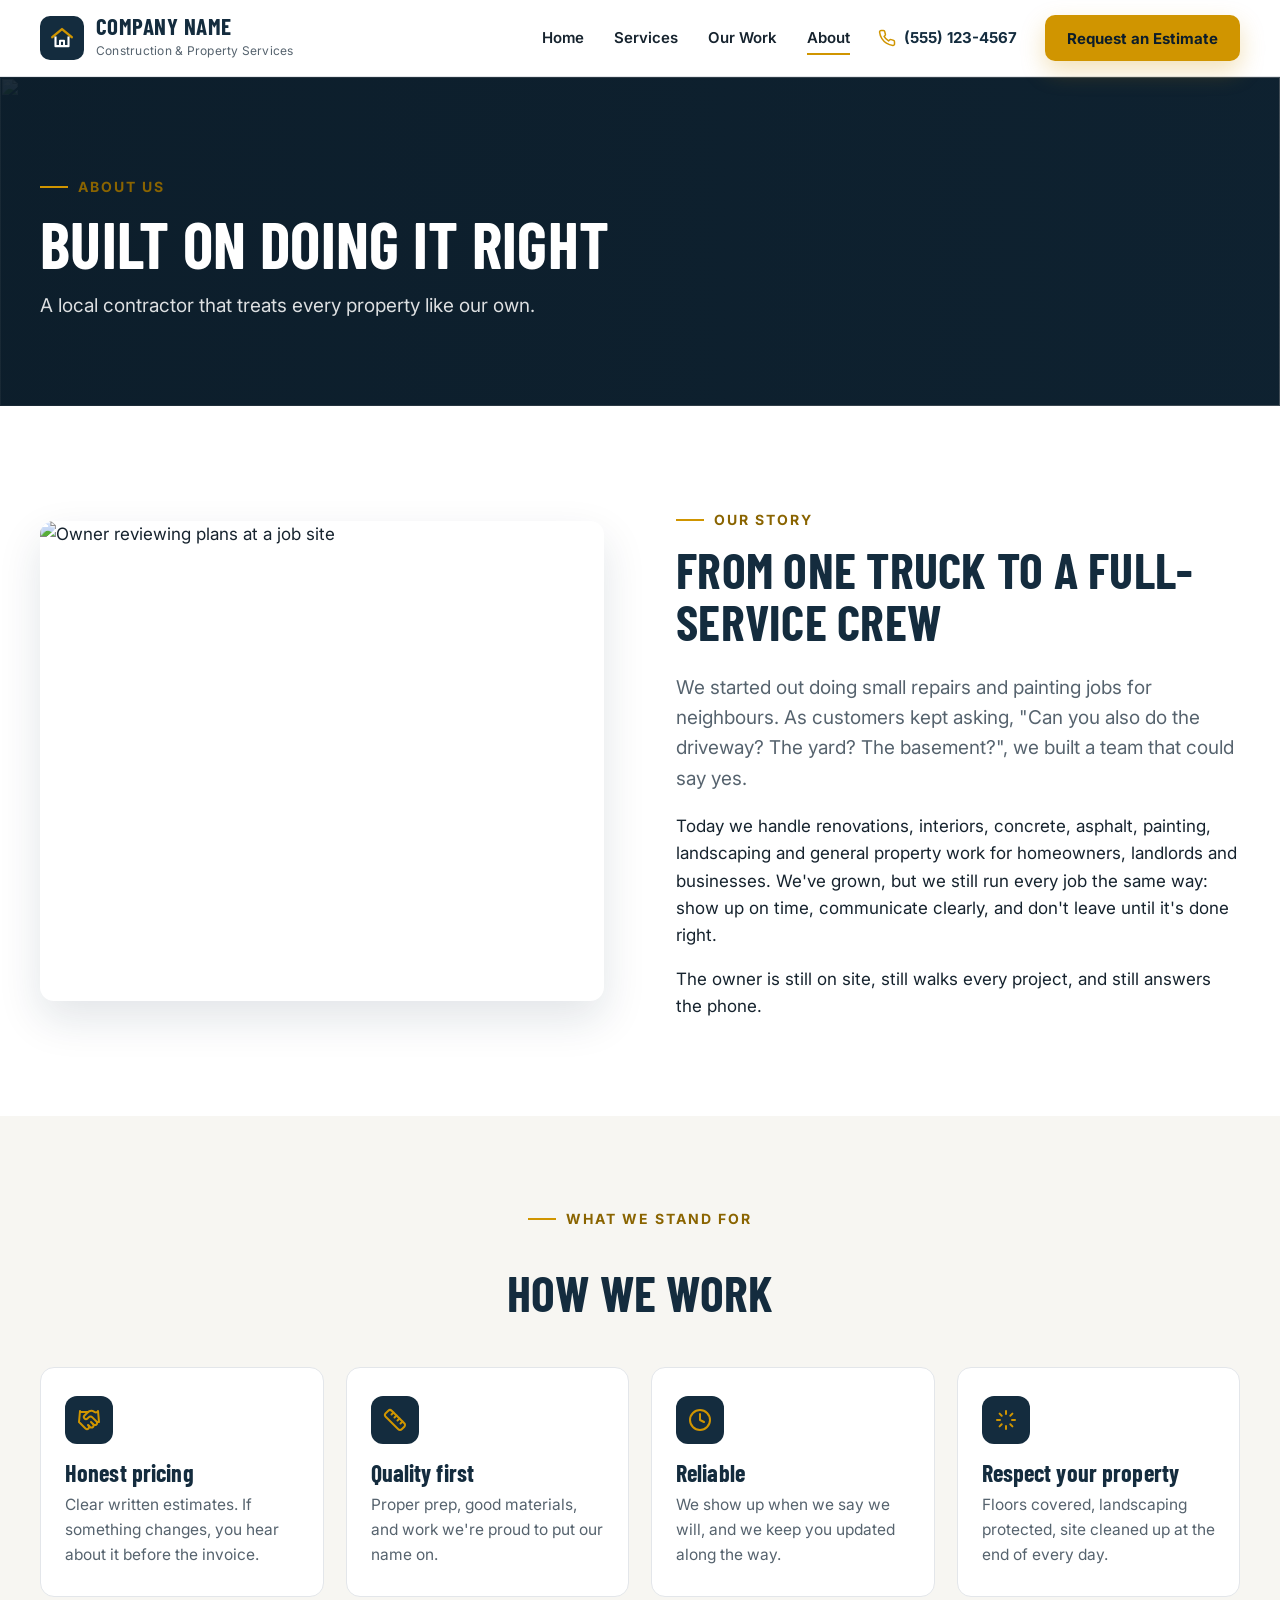
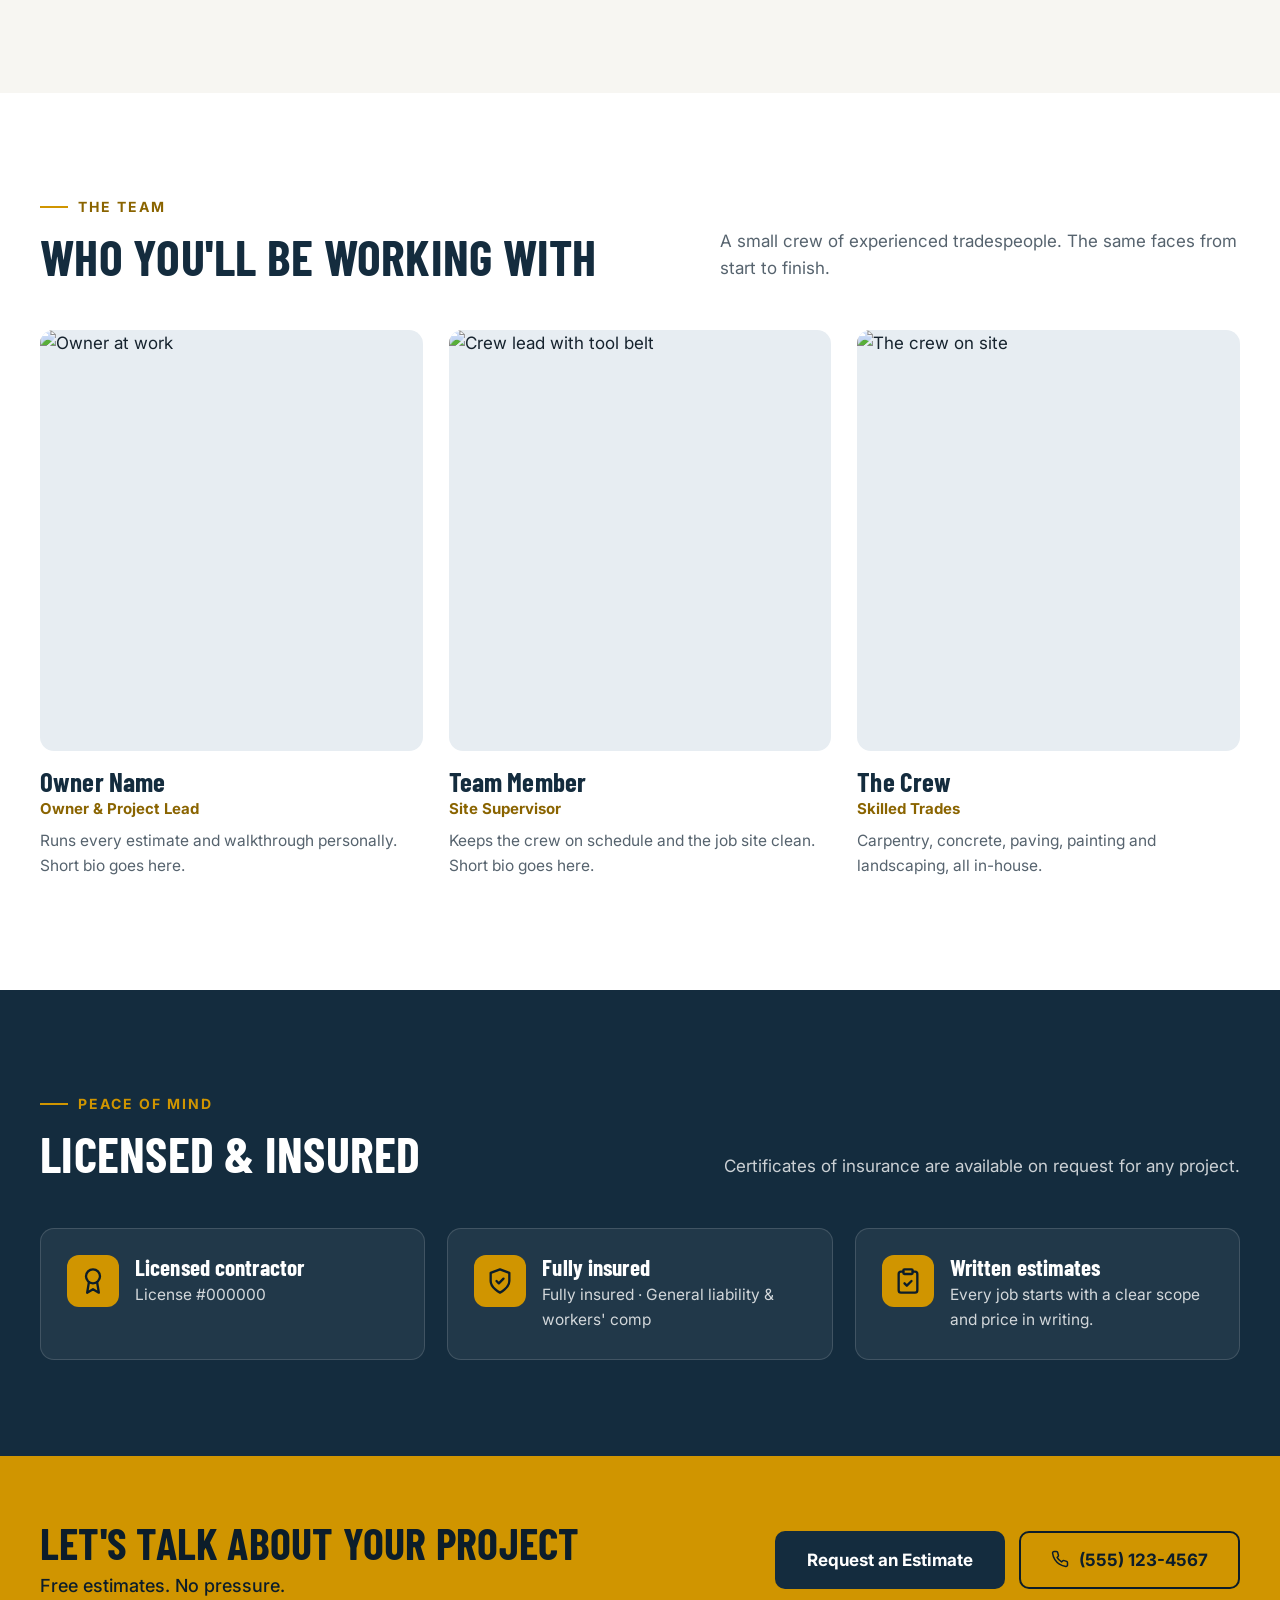
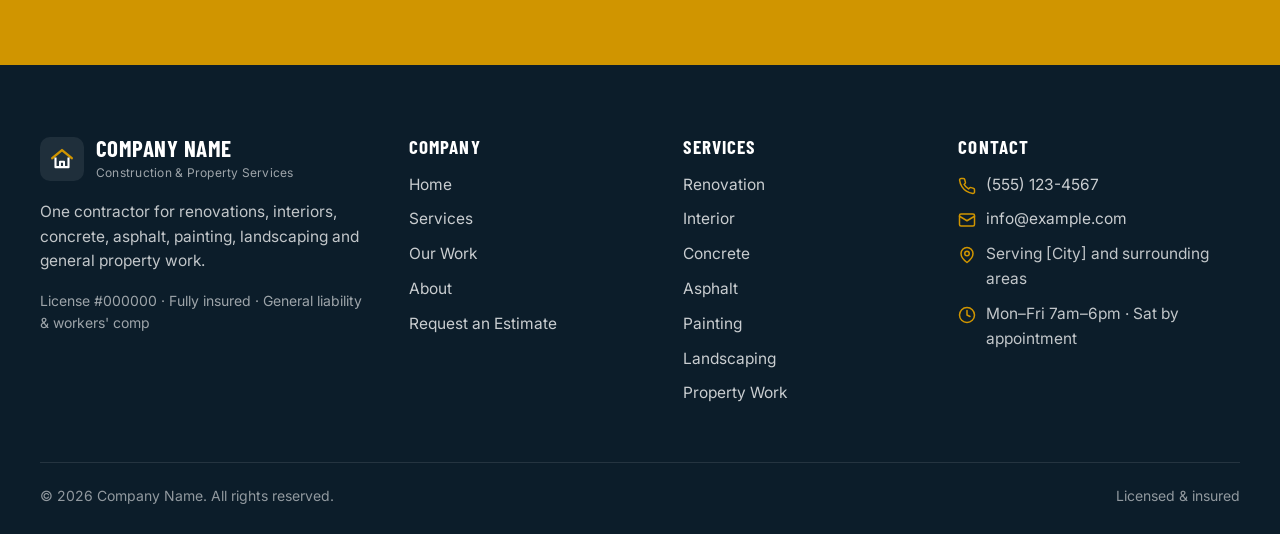
==== about.html @ 64ef553d "first commit" ====
<!doctype html>
<html lang="en">
<head>
  <meta charset="utf-8">
  <meta name="viewport" content="width=device-width, initial-scale=1">
  <title>About Us | Company Name</title>
  <meta name="description" content="Our story, our team and what we stand for. Licensed and insured general contractor.">
  <meta name="theme-color" content="#142c3e">
  <link rel="icon" href="favicon.svg" type="image/svg+xml">
  <link rel="preconnect" href="https://fonts.googleapis.com">
  <link rel="preconnect" href="https://fonts.gstatic.com" crossorigin>
  <link href="https://fonts.googleapis.com/css2?family=Barlow+Condensed:wght@600;700&family=Inter:wght@400;500;600;700&display=swap" rel="stylesheet">
  <link rel="stylesheet" href="assets/css/styles.css">
</head>
<body data-page="about">
  <a class="skip-link" href="#main">Skip to content</a>
  <header id="site-header"></header>

  <main id="main">
    <section class="page-hero has-image">
      <div class="hero-media"><img src="https://images.unsplash.com/photo-1595844730298-b960ff98fee0?auto=format&fit=crop&w=2000&q=70" alt="" style="width:100%;height:100%;object-fit:cover"></div>
      <div class="container">
        <span class="eyebrow">About Us</span>
        <h1>Built on doing it right</h1>
        <p>A local contractor that treats every property like our own.</p>
      </div>
    </section>

    <!-- STORY -->
    <!-- TODO: replace with the owner's real story -->
    <section class="section">
      <div class="container split">
        <div class="split-media reveal">
          <!-- TODO: owner photo -->
          <img src="https://images.unsplash.com/photo-1503387762-592deb58ef4e?auto=format&fit=crop&w=1200&q=75" alt="Owner reviewing plans at a job site" loading="lazy">
        </div>
        <div class="reveal">
          <span class="eyebrow">Our story</span>
          <h2>From one truck to a full-service crew</h2>
          <p class="lead">We started out doing small repairs and painting jobs for neighbours. As customers kept asking, "Can you also do the driveway? The yard? The basement?", we built a team that could say yes.</p>
          <p>Today we handle renovations, interiors, concrete, asphalt, painting, landscaping and general property work for homeowners, landlords and businesses. We've grown, but we still run every job the same way: show up on time, communicate clearly, and don't leave until it's done right.</p>
          <p style="margin:0">The owner is still on site, still walks every project, and still answers the phone.</p>
        </div>
      </div>
    </section>

    <!-- VALUES -->
    <section class="section bg-paper">
      <div class="container">
        <div class="section-head center">
          <span class="eyebrow">What we stand for</span>
          <h2>How we work</h2>
        </div>
        <div class="values">
          <div class="value reveal">
            <span class="service-icon" data-icon="handshake"></span>
            <h3>Honest pricing</h3>
            <p>Clear written estimates. If something changes, you hear about it before the invoice.</p>
          </div>
          <div class="value reveal">
            <span class="service-icon" data-icon="ruler"></span>
            <h3>Quality first</h3>
            <p>Proper prep, good materials, and work we're proud to put our name on.</p>
          </div>
          <div class="value reveal">
            <span class="service-icon" data-icon="clock"></span>
            <h3>Reliable</h3>
            <p>We show up when we say we will, and we keep you updated along the way.</p>
          </div>
          <div class="value reveal">
            <span class="service-icon" data-icon="sparkle"></span>
            <h3>Respect your property</h3>
            <p>Floors covered, landscaping protected, site cleaned up at the end of every day.</p>
          </div>
        </div>
      </div>
    </section>

    <!-- TEAM -->
    <!-- TODO: replace with real team photos, names and roles. Remove cards you don't need. -->
    <section class="section">
      <div class="container">
        <div class="section-head">
          <div>
            <span class="eyebrow">The team</span>
            <h2>Who you'll be working with</h2>
          </div>
          <p>A small crew of experienced tradespeople. The same faces from start to finish.</p>
        </div>
        <div class="team-grid">
          <div class="team-card reveal">
            <img src="https://images.unsplash.com/photo-1589939705384-5185137a7f0f?auto=format&fit=crop&w=800&q=75" alt="Owner at work" loading="lazy">
            <h3>Owner Name</h3>
            <div class="role">Owner &amp; Project Lead</div>
            <p>Runs every estimate and walkthrough personally. Short bio goes here.</p>
          </div>
          <div class="team-card reveal">
            <img src="https://images.unsplash.com/photo-1595844730298-b960ff98fee0?auto=format&fit=crop&w=800&q=75" alt="Crew lead with tool belt" loading="lazy">
            <h3>Team Member</h3>
            <div class="role">Site Supervisor</div>
            <p>Keeps the crew on schedule and the job site clean. Short bio goes here.</p>
          </div>
          <div class="team-card reveal">
            <img src="https://images.unsplash.com/photo-1541888946425-d81bb19240f5?auto=format&fit=crop&w=800&q=75" alt="The crew on site" loading="lazy">
            <h3>The Crew</h3>
            <div class="role">Skilled Trades</div>
            <p>Carpentry, concrete, paving, painting and landscaping, all in-house.</p>
          </div>
        </div>
      </div>
    </section>

    <!-- LICENSING & INSURANCE -->
    <section class="section bg-navy">
      <div class="container">
        <div class="section-head">
          <div>
            <span class="eyebrow">Peace of mind</span>
            <h2>Licensed &amp; insured</h2>
          </div>
          <p style="color:rgba(255,255,255,.78)">Certificates of insurance are available on request for any project.</p>
        </div>
        <div class="creds">
          <div class="cred reveal">
            <span class="service-icon" data-icon="badge"></span>
            <div>
              <h3>Licensed contractor</h3>
              <p data-site="license"></p>
            </div>
          </div>
          <div class="cred reveal">
            <span class="service-icon" data-icon="shield"></span>
            <div>
              <h3>Fully insured</h3>
              <p data-site="insured"></p>
            </div>
          </div>
          <div class="cred reveal">
            <span class="service-icon" data-icon="clipboard"></span>
            <div>
              <h3>Written estimates</h3>
              <p>Every job starts with a clear scope and price in writing.</p>
            </div>
          </div>
        </div>
      </div>
    </section>

    <section class="cta-band">
      <div class="container cta-inner">
        <div>
          <h2>Let's talk about your project</h2>
          <p>Free estimates. No pressure.</p>
        </div>
        <div class="cta-actions">
          <a class="btn btn-navy btn-lg" href="estimate.html">Request an Estimate</a>
          <a class="btn btn-outline btn-lg" data-site-href="phone" href="#"><span data-icon="phone"></span> <span data-site="phone"></span></a>
        </div>
      </div>
    </section>
  </main>

  <footer id="site-footer"></footer>

  <script src="assets/js/site-config.js"></script>
  <script src="assets/js/projects.js"></script>
  <script src="assets/js/main.js"></script>
</body>
</html>
---- assets/css/styles.css ----
/* ==========================================================================
   Brand tokens
   ========================================================================== */
:root {
  --navy: #142c3e;
  --navy-900: #0c1d2a;
  --navy-700: #1f3d54;
  --navy-100: #e7edf2;
  --gold: #d09500;
  --gold-600: #b37f00;
  --gold-text: #8a6400;      /* accent text on white — passes AA */
  --gold-100: #fbf3df;
  --white: #ffffff;
  --paper: #f7f6f2;          /* warm off-white section background */
  --ink: #16232e;
  --muted: #56636e;
  --line: #e3e6ea;
  --radius: 14px;
  --radius-sm: 10px;
  --shadow: 0 18px 44px rgba(20, 44, 62, .12);
  --shadow-sm: 0 6px 18px rgba(20, 44, 62, .08);
  --container: 1200px;
  --header-h: 76px;
  --font-body: "Inter", system-ui, -apple-system, "Segoe UI", Roboto, Arial, sans-serif;
  --font-head: "Barlow Condensed", "Inter", system-ui, sans-serif;
}

/* ==========================================================================
   Base
   ========================================================================== */
*, *::before, *::after { box-sizing: border-box; }

html { scroll-behavior: smooth; -webkit-text-size-adjust: 100%; overflow-x: clip; }

body {
  margin: 0;
  font-family: var(--font-body);
  font-size: 17px;
  line-height: 1.6;
  color: var(--ink);
  background: var(--white);
  -webkit-font-smoothing: antialiased;
}

img, video { max-width: 100%; display: block; }

a { color: var(--navy); }

h1, h2, h3, h4 {
  font-family: var(--font-head);
  font-weight: 700;
  line-height: 1.05;
  letter-spacing: .005em;
  color: var(--navy);
  margin: 0 0 .5em;
}

h1 { font-size: clamp(42px, 6.4vw, 76px); text-transform: uppercase; }
h2 { font-size: clamp(32px, 4.2vw, 50px); text-transform: uppercase; }
h3 { font-size: clamp(22px, 2.2vw, 27px); }

p { margin: 0 0 1em; }

:focus-visible { outline: 3px solid var(--gold); outline-offset: 3px; border-radius: 4px; }

.container { width: min(var(--container), 100% - 40px); margin-inline: auto; }

.skip-link {
  position: absolute; left: 12px; top: -60px; z-index: 200;
  background: var(--gold); color: var(--navy-900); padding: 10px 16px;
  border-radius: 8px; font-weight: 700; text-decoration: none;
}
.skip-link:focus { top: 12px; }

.sr-only {
  position: absolute; width: 1px; height: 1px; padding: 0; margin: -1px;
  overflow: hidden; clip: rect(0 0 0 0); white-space: nowrap; border: 0;
}

/* ==========================================================================
   Buttons
   ========================================================================== */
.btn {
  display: inline-flex; align-items: center; justify-content: center; gap: 10px;
  min-height: 50px; padding: 0 24px;
  border: 2px solid transparent; border-radius: var(--radius-sm);
  font: 700 16px/1 var(--font-body); text-decoration: none; cursor: pointer;
  transition: background .18s, color .18s, border-color .18s, transform .18s, box-shadow .18s;
  white-space: nowrap;
}
.btn svg { width: 18px; height: 18px; flex: none; }
.btn:hover { transform: translateY(-1px); }

.btn-gold { background: var(--gold); color: var(--navy-900); box-shadow: 0 10px 24px rgba(208, 149, 0, .28); }
.btn-gold:hover { background: #e0a206; }

.btn-navy { background: var(--navy); color: var(--white); }
.btn-navy:hover { background: var(--navy-700); }

.btn-outline-light { border-color: rgba(255,255,255,.7); color: var(--white); }
.btn-outline-light:hover { background: var(--white); color: var(--navy); border-color: var(--white); }

.btn-outline { border-color: var(--navy); color: var(--navy); }
.btn-outline:hover { background: var(--navy); color: var(--white); }

.btn-lg { min-height: 58px; padding: 0 30px; font-size: 17px; }
.btn-block { width: 100%; }

.link-arrow {
  display: inline-flex; align-items: center; gap: 8px;
  font-weight: 700; color: var(--navy); text-decoration: none;
}
.link-arrow svg { width: 18px; height: 18px; transition: transform .18s; color: var(--gold); }
.link-arrow:hover svg { transform: translateX(4px); }

/* ==========================================================================
   Header
   ========================================================================== */
.site-header {
  position: sticky; top: 0; z-index: 100;
  background: rgba(255,255,255,.97);
  backdrop-filter: saturate(1.4) blur(8px);
  border-bottom: 1px solid var(--line);
}
.header-inner { height: var(--header-h); display: flex; align-items: center; gap: 28px; }

.brand { display: flex; align-items: center; gap: 12px; text-decoration: none; color: var(--navy); margin-right: auto; }
.brand-mark {
  width: 44px; height: 44px; border-radius: 10px; background: var(--navy);
  display: grid; place-items: center; flex: none;
}
.brand-mark svg { width: 26px; height: 26px; }
.brand-name { display: block; font: 700 23px/1 var(--font-head); text-transform: uppercase; letter-spacing: .02em; }
.brand-tag { display: block; font-size: 12px; color: var(--muted); margin-top: 3px; letter-spacing: .02em; }

.main-nav ul { list-style: none; margin: 0; padding: 0; display: flex; gap: 30px; }
.main-nav a {
  text-decoration: none; color: var(--ink); font-weight: 600; font-size: 15px;
  padding: 8px 0; position: relative;
}
.main-nav a::after {
  content: ""; position: absolute; left: 0; right: 0; bottom: 0; height: 2px;
  background: var(--gold); transform: scaleX(0); transition: transform .2s; transform-origin: left;
}
.main-nav a:hover::after, .main-nav a[aria-current="page"]::after { transform: scaleX(1); }

.header-phone {
  display: flex; align-items: center; gap: 8px; text-decoration: none;
  font-weight: 700; color: var(--navy); font-size: 15px;
}
.header-phone svg { width: 18px; height: 18px; color: var(--gold); }
.header-cta { min-height: 46px; padding: 0 20px; font-size: 15px; }

.menu-toggle {
  display: none; width: 46px; height: 46px; border: 1px solid var(--line); border-radius: 10px;
  background: var(--white); cursor: pointer; place-items: center; color: var(--navy);
}
.menu-toggle svg { width: 24px; height: 24px; }
.menu-toggle .icon-close { display: none; }
.menu-open .menu-toggle .icon-open { display: none; }
.menu-open .menu-toggle .icon-close { display: block; }

.mobile-menu { display: none; }

/* ==========================================================================
   Hero (home)
   ========================================================================== */
.hero {
  position: relative; color: var(--white); isolation: isolate;
  min-height: min(760px, calc(100svh - var(--header-h)));
  display: flex; align-items: center;
  padding: 90px 0 110px;
}
.hero-media { position: absolute; inset: 0; z-index: -2; }
.hero-media img { width: 100%; height: 100%; object-fit: cover; }
.hero::before {
  content: ""; position: absolute; inset: 0; z-index: -1;
  background: linear-gradient(95deg, rgba(12,29,42,.94) 0%, rgba(12,29,42,.78) 45%, rgba(12,29,42,.25) 100%);
}
.hero-content { max-width: 680px; }
.hero h1 { color: var(--white); margin-bottom: 22px; }
.hero h1 .accent { color: var(--gold); display: block; }
.hero-lead { font-size: clamp(18px, 1.6vw, 21px); color: rgba(255,255,255,.88); max-width: 560px; margin-bottom: 34px; }
.hero-actions { display: flex; flex-wrap: wrap; gap: 14px; }
.hero-trust {
  list-style: none; padding: 0; margin: 40px 0 0;
  display: flex; flex-wrap: wrap; gap: 10px 26px; font-size: 15px; color: rgba(255,255,255,.85);
}
.hero-trust li { display: flex; align-items: center; gap: 8px; }
.hero-trust svg { width: 18px; height: 18px; color: var(--gold); flex: none; }

/* Inner page hero */
.page-hero {
  position: relative; color: var(--white); isolation: isolate;
  padding: 92px 0 84px; background: var(--navy);
}
.page-hero.has-image::before {
  content: ""; position: absolute; inset: 0; z-index: -1;
  background: linear-gradient(90deg, rgba(12,29,42,.93), rgba(12,29,42,.7));
}
.page-hero .hero-media { z-index: -2; }
.page-hero h1 { color: var(--white); font-size: clamp(40px, 5.4vw, 64px); margin-bottom: 14px; }
.page-hero p { font-size: 19px; color: rgba(255,255,255,.86); max-width: 640px; margin: 0; }
.crumbs { font-size: 14px; color: rgba(255,255,255,.7); margin-bottom: 14px; }
.crumbs a { color: rgba(255,255,255,.85); text-decoration: none; }
.crumbs a:hover { color: var(--gold); }

/* ==========================================================================
   Sections
   ========================================================================== */
.section { padding: 96px 0; }
.section-sm { padding: 64px 0; }
.bg-paper { background: var(--paper); }
.bg-navy { background: var(--navy); color: var(--white); }
.bg-navy h2, .bg-navy h3 { color: var(--white); }

.eyebrow {
  display: inline-flex; align-items: center; gap: 10px;
  font: 700 14px/1 var(--font-body); letter-spacing: .14em; text-transform: uppercase;
  color: var(--gold-text); margin-bottom: 16px;
}
.eyebrow::before { content: ""; width: 28px; height: 2px; background: var(--gold); }
.bg-navy .eyebrow { color: var(--gold); }

.section-head { display: flex; align-items: end; justify-content: space-between; gap: 24px; margin-bottom: 48px; flex-wrap: wrap; }
.section-head h2 { margin: 0; }
.section-head p { max-width: 520px; color: var(--muted); margin: 12px 0 0; }
.section-head.center { flex-direction: column; align-items: center; text-align: center; }
.section-head.center p { margin-inline: auto; }

.lead { font-size: 19px; color: var(--muted); }

/* Intro split */
.split { display: grid; grid-template-columns: 1fr 1fr; gap: 72px; align-items: center; }
.split-media { position: relative; }
.split-media img { border-radius: var(--radius); width: 100%; aspect-ratio: 4 / 3.4; object-fit: cover; box-shadow: var(--shadow); }
.split-media .media-badge {
  position: absolute; left: -22px; bottom: 28px;
  background: var(--gold); color: var(--navy-900); border-radius: var(--radius-sm);
  padding: 18px 22px; box-shadow: var(--shadow); max-width: 230px;
}
.media-badge strong { display: block; font: 700 34px/1 var(--font-head); }
.media-badge span { font-size: 14px; font-weight: 600; line-height: 1.35; display: block; margin-top: 4px; }

.checklist { list-style: none; padding: 0; margin: 28px 0 32px; display: grid; gap: 14px; }
.checklist li { display: grid; grid-template-columns: 28px 1fr; gap: 12px; align-items: start; }
.checklist .tick {
  width: 28px; height: 28px; border-radius: 50%; background: var(--gold-100); color: var(--gold-text);
  display: grid; place-items: center;
}
.checklist .tick svg { width: 16px; height: 16px; }
.checklist strong { display: block; color: var(--navy); }
.checklist span { color: var(--muted); font-size: 16px; }

/* Service tiles */
.service-grid { display: grid; grid-template-columns: repeat(4, 1fr); gap: 20px; }
.service-tile {
  display: flex; flex-direction: column; text-decoration: none; color: inherit;
  background: var(--white); border: 1px solid var(--line); border-radius: var(--radius);
  padding: 28px 24px; transition: transform .2s, box-shadow .2s, border-color .2s;
}
.service-tile:hover { transform: translateY(-4px); box-shadow: var(--shadow); border-color: transparent; }
.service-icon {
  width: 54px; height: 54px; border-radius: 12px; background: var(--navy); color: var(--gold);
  display: grid; place-items: center; margin-bottom: 20px;
}
.service-icon svg { width: 28px; height: 28px; }
.service-tile h3 { margin-bottom: 8px; }
.service-tile p { color: var(--muted); font-size: 15.5px; margin: 0 0 18px; }
.service-tile .link-arrow { margin-top: auto; font-size: 15px; }
.service-tile.is-cta { background: var(--navy); border-color: var(--navy); color: var(--white); }
.service-tile.is-cta h3 { color: var(--white); }
.service-tile.is-cta p { color: rgba(255,255,255,.78); }
.service-tile.is-cta .link-arrow { color: var(--gold); }

/* Project cards */
.project-grid { display: grid; grid-template-columns: repeat(3, 1fr); gap: 26px; }
.project-card {
  display: flex; flex-direction: column; text-decoration: none; color: inherit;
  background: var(--white); border-radius: var(--radius); overflow: hidden;
  border: 1px solid var(--line); transition: transform .22s, box-shadow .22s;
}
.project-card:hover { transform: translateY(-4px); box-shadow: var(--shadow); }
.project-thumb { position: relative; aspect-ratio: 4 / 3; overflow: hidden; background: var(--navy-100); }
.project-thumb img { width: 100%; height: 100%; object-fit: cover; transition: transform .5s; }
.project-card:hover .project-thumb img { transform: scale(1.05); }
.project-badges { position: absolute; left: 14px; top: 14px; display: flex; gap: 8px; flex-wrap: wrap; }
.chip {
  display: inline-flex; align-items: center; gap: 6px;
  background: var(--white); color: var(--navy); border-radius: 999px;
  padding: 6px 12px; font-size: 13px; font-weight: 700; line-height: 1;
}
.chip-video { background: var(--gold); color: var(--navy-900); }
.chip-video svg { width: 12px; height: 12px; }
.project-body { padding: 22px 22px 24px; display: flex; flex-direction: column; flex: 1; }
.project-meta { font-size: 14px; color: var(--muted); margin-bottom: 6px; }
.project-body h3 { margin-bottom: 8px; }
.project-body p { color: var(--muted); font-size: 15.5px; margin: 0 0 16px; }
.project-body .link-arrow { margin-top: auto; font-size: 15px; }

/* Process steps */
.steps { display: grid; grid-template-columns: repeat(3, 1fr); gap: 26px; counter-reset: step; }
.step { position: relative; padding: 32px 28px; border-radius: var(--radius); background: rgba(255,255,255,.06); border: 1px solid rgba(255,255,255,.14); }
.step-num { font: 700 54px/1 var(--font-head); color: var(--gold); margin-bottom: 14px; }
.step h3 { margin-bottom: 8px; }
.step p { color: rgba(255,255,255,.78); margin: 0; font-size: 16px; }

/* CTA band */
.cta-band { background: var(--gold); color: var(--navy-900); padding: 64px 0; }
.cta-inner { display: flex; align-items: center; justify-content: space-between; gap: 32px; flex-wrap: wrap; }
.cta-band h2 { color: var(--navy-900); margin: 0 0 6px; font-size: clamp(30px, 3.6vw, 44px); }
.cta-band p { margin: 0; font-size: 18px; font-weight: 500; }
.cta-actions { display: flex; gap: 14px; flex-wrap: wrap; }
.cta-band .btn-outline { border-color: var(--navy-900); color: var(--navy-900); }
.cta-band .btn-outline:hover { background: var(--navy-900); color: var(--white); }

/* ==========================================================================
   Services page
   ========================================================================== */
.one-stop {
  display: grid; grid-template-columns: 1.1fr 1fr; gap: 56px; align-items: center;
}
.trade-pills { display: flex; flex-wrap: wrap; gap: 10px; }
.trade-pills a {
  text-decoration: none; padding: 10px 16px; border-radius: 999px;
  background: var(--white); border: 1px solid var(--line); color: var(--navy); font-weight: 600; font-size: 15px;
  transition: border-color .18s, background .18s;
}
.trade-pills a:hover { border-color: var(--gold); background: var(--gold-100); }

.service-rows { display: grid; gap: 96px; }
.service-row { display: grid; grid-template-columns: 1fr 1fr; gap: 64px; align-items: center; scroll-margin-top: calc(var(--header-h) + 24px); }
.service-row:nth-child(even) .service-row-media { order: 2; }
.service-row-media img { border-radius: var(--radius); width: 100%; aspect-ratio: 4 / 3; object-fit: cover; box-shadow: var(--shadow-sm); }
.service-row .service-icon { margin-bottom: 18px; }
.service-row p { color: var(--muted); }
.service-list { list-style: none; padding: 0; margin: 20px 0 28px; display: grid; grid-template-columns: 1fr 1fr; gap: 10px 20px; }
.service-list li { display: flex; gap: 10px; align-items: start; font-size: 16px; }
.service-list svg { width: 18px; height: 18px; color: var(--gold); flex: none; margin-top: 4px; }

/* ==========================================================================
   Work page
   ========================================================================== */
.filters { display: flex; gap: 10px; flex-wrap: wrap; margin-bottom: 36px; }
.filter-btn {
  border: 1px solid var(--line); background: var(--white); color: var(--navy);
  border-radius: 999px; padding: 10px 18px; font: 600 15px/1 var(--font-body); cursor: pointer;
  transition: background .18s, color .18s, border-color .18s;
}
.filter-btn:hover { border-color: var(--navy); }
.filter-btn[aria-pressed="true"] { background: var(--navy); color: var(--white); border-color: var(--navy); }
.empty-state { text-align: center; padding: 60px 20px; color: var(--muted); grid-column: 1 / -1; }

/* Project detail */
.project-layout { display: grid; grid-template-columns: 1fr 340px; gap: 56px; align-items: start; }
.gallery-main {
  position: relative; border-radius: var(--radius); overflow: hidden; background: var(--navy-100);
  aspect-ratio: 16 / 10; cursor: zoom-in; border: 0; padding: 0; width: 100%; display: block;
}
.gallery-main img { width: 100%; height: 100%; object-fit: cover; }
.gallery-thumbs { display: grid; grid-template-columns: repeat(auto-fill, minmax(96px, 1fr)); gap: 10px; margin-top: 12px; }
.gallery-thumbs button {
  padding: 0; border: 2px solid transparent; border-radius: 8px; overflow: hidden; cursor: pointer;
  aspect-ratio: 4 / 3; background: var(--navy-100); opacity: .7; transition: opacity .18s, border-color .18s;
}
.gallery-thumbs button:hover { opacity: 1; }
.gallery-thumbs button[aria-current="true"] { border-color: var(--gold); opacity: 1; }
.gallery-thumbs img { width: 100%; height: 100%; object-fit: cover; }
.img-caption { font-size: 14px; color: var(--muted); margin-top: 10px; min-height: 1.4em; }

.video-wrap { margin-top: 40px; }
.video-frame { position: relative; aspect-ratio: 16 / 9; border-radius: var(--radius); overflow: hidden; background: #000; }
.video-frame iframe, .video-frame video { position: absolute; inset: 0; width: 100%; height: 100%; border: 0; }

.project-content { margin-top: 40px; }
.project-content h2 { font-size: clamp(28px, 3vw, 36px); }
.project-content ul { padding-left: 1.2em; }
.project-content li { margin-bottom: 6px; }

.facts {
  position: sticky; top: calc(var(--header-h) + 24px);
  background: var(--paper); border-radius: var(--radius); padding: 28px; border: 1px solid var(--line);
}
.facts h3 { font-size: 24px; margin-bottom: 18px; }
.facts dl { margin: 0 0 24px; display: grid; gap: 14px; }
.facts dt { font-size: 13px; font-weight: 700; letter-spacing: .08em; text-transform: uppercase; color: var(--muted); }
.facts dd { margin: 2px 0 0; font-weight: 600; color: var(--navy); }
.facts .btn { width: 100%; }
.facts .small { font-size: 14px; color: var(--muted); text-align: center; margin: 12px 0 0; }

.project-nav { display: flex; justify-content: space-between; gap: 20px; border-top: 1px solid var(--line); margin-top: 64px; padding-top: 28px; }
.project-nav a { text-decoration: none; max-width: 48%; }
.project-nav small { display: block; color: var(--muted); font-size: 13px; text-transform: uppercase; letter-spacing: .08em; font-weight: 700; }
.project-nav strong { font-family: var(--font-head); font-size: 22px; color: var(--navy); }
.project-nav .next { text-align: right; margin-left: auto; }

/* Lightbox */
.lightbox {
  position: fixed; inset: 0; z-index: 300; background: rgba(6, 14, 21, .94);
  display: none; align-items: center; justify-content: center; padding: 60px 70px;
}
.lightbox.open { display: flex; }
.lightbox img { max-height: 100%; max-width: 100%; object-fit: contain; border-radius: 6px; }
.lb-btn {
  position: absolute; width: 50px; height: 50px; border-radius: 50%; border: 0; cursor: pointer;
  background: rgba(255,255,255,.12); color: var(--white); display: grid; place-items: center;
  transition: background .18s;
}
.lb-btn:hover { background: var(--gold); color: var(--navy-900); }
.lb-btn svg { width: 24px; height: 24px; }
.lb-close { top: 16px; right: 16px; }
.lb-prev { left: 14px; top: 50%; transform: translateY(-50%); }
.lb-next { right: 14px; top: 50%; transform: translateY(-50%); }
.lb-count { position: absolute; bottom: 18px; left: 0; right: 0; text-align: center; color: rgba(255,255,255,.75); font-size: 14px; }

/* ==========================================================================
   About page
   ========================================================================== */
.values { display: grid; grid-template-columns: repeat(4, 1fr); gap: 22px; }
.value { background: var(--white); border-radius: var(--radius); padding: 28px 24px; border: 1px solid var(--line); }
.value .service-icon { width: 48px; height: 48px; margin-bottom: 16px; }
.value .service-icon svg { width: 24px; height: 24px; }
.value h3 { font-size: 24px; margin-bottom: 8px; }
.value p { color: var(--muted); font-size: 15.5px; margin: 0; }

.team-grid { display: grid; grid-template-columns: repeat(3, 1fr); gap: 26px; }
.team-card img { border-radius: var(--radius); aspect-ratio: 4 / 4.4; object-fit: cover; width: 100%; margin-bottom: 16px; background: var(--navy-100); }
.team-card h3 { margin-bottom: 2px; }
.team-card .role { color: var(--gold-text); font-weight: 700; font-size: 15px; margin-bottom: 8px; }
.team-card p { color: var(--muted); font-size: 15.5px; }

.creds { display: grid; grid-template-columns: repeat(3, 1fr); gap: 22px; }
.cred {
  display: grid; grid-template-columns: 52px 1fr; gap: 16px; align-items: start;
  padding: 26px; border-radius: var(--radius); background: rgba(255,255,255,.06); border: 1px solid rgba(255,255,255,.14);
}
.cred .service-icon { width: 52px; height: 52px; margin: 0; background: var(--gold); color: var(--navy-900); }
.cred h3 { font-size: 23px; margin-bottom: 4px; }
.cred p { margin: 0; color: rgba(255,255,255,.8); font-size: 15.5px; }

/* ==========================================================================
   Estimate page
   ========================================================================== */
.estimate-layout { display: grid; grid-template-columns: 1fr 380px; gap: 48px; align-items: start; }
.form-card { background: var(--white); border: 1px solid var(--line); border-radius: var(--radius); padding: 40px; box-shadow: var(--shadow-sm); }
.form-card h2 { font-size: clamp(30px, 3vw, 38px); margin-bottom: 6px; }
.form-card > p { color: var(--muted); margin-bottom: 30px; }

.form-grid { display: grid; grid-template-columns: 1fr 1fr; gap: 20px; }
.field { display: flex; flex-direction: column; gap: 7px; }
.field.full { grid-column: 1 / -1; }
.field label, .field .label { font-weight: 600; font-size: 15px; color: var(--navy); }
.field .opt { font-weight: 500; color: var(--muted); font-size: 14px; }
.req { color: #b4231b; }

input[type="text"], input[type="email"], input[type="tel"], select, textarea {
  width: 100%; font: 16px/1.4 var(--font-body); color: var(--ink);
  padding: 13px 14px; border: 1.5px solid #cfd5db; border-radius: var(--radius-sm); background: var(--white);
  transition: border-color .18s, box-shadow .18s;
}
textarea { min-height: 150px; resize: vertical; }
select {
  appearance: none; -webkit-appearance: none;
  background-image: url("data:image/svg+xml,%3Csvg xmlns='http://www.w3.org/2000/svg' width='20' height='20' viewBox='0 0 24 24' fill='none' stroke='%23142c3e' stroke-width='2.2' stroke-linecap='round' stroke-linejoin='round'%3E%3Cpath d='m6 9 6 6 6-6'/%3E%3C/svg%3E");
  background-repeat: no-repeat; background-position: right 14px center; padding-right: 44px;
}
input:focus, select:focus, textarea:focus { outline: none; border-color: var(--navy); box-shadow: 0 0 0 4px rgba(20,44,62,.12); }
.field.invalid input, .field.invalid select, .field.invalid textarea { border-color: #b4231b; }
.field-error { color: #b4231b; font-size: 14px; display: none; }
.field.invalid .field-error { display: block; }

.dropzone {
  position: relative; border: 2px dashed #c3cbd3; border-radius: var(--radius); padding: 28px 20px;
  text-align: center; background: var(--paper); transition: border-color .18s, background .18s; cursor: pointer;
}
.dropzone:hover, .dropzone.drag { border-color: var(--gold); background: var(--gold-100); }
.dropzone input { position: absolute; inset: 0; opacity: 0; cursor: pointer; width: 100%; }
.dropzone svg { width: 34px; height: 34px; color: var(--navy); margin: 0 auto 10px; }
.dropzone strong { display: block; color: var(--navy); }
.dropzone span { font-size: 14px; color: var(--muted); }
.previews { display: grid; grid-template-columns: repeat(auto-fill, minmax(92px, 1fr)); gap: 10px; margin-top: 12px; }
.preview { position: relative; aspect-ratio: 1; border-radius: 8px; overflow: hidden; background: var(--navy-100); }
.preview img { width: 100%; height: 100%; object-fit: cover; }
.preview button {
  position: absolute; top: 5px; right: 5px; width: 26px; height: 26px; border-radius: 50%; border: 0;
  background: rgba(12,29,42,.85); color: var(--white); cursor: pointer; display: grid; place-items: center;
}
.preview button svg { width: 14px; height: 14px; }

.hp { position: absolute; left: -9999px; }

.form-foot { display: flex; align-items: center; gap: 18px; flex-wrap: wrap; margin-top: 28px; }
.form-foot small { color: var(--muted); font-size: 14px; flex: 1; min-width: 220px; }
.form-status { margin-top: 18px; padding: 14px 16px; border-radius: var(--radius-sm); font-size: 15px; display: none; }
.form-status.error { display: block; background: #fdecea; color: #8a1c14; }

.form-success { text-align: center; padding: 30px 10px; }
.form-success .big-tick {
  width: 76px; height: 76px; border-radius: 50%; background: var(--gold-100); color: var(--gold-text);
  display: grid; place-items: center; margin: 0 auto 20px;
}
.form-success .big-tick svg { width: 38px; height: 38px; }

.contact-card { background: var(--navy); color: var(--white); border-radius: var(--radius); padding: 32px; position: sticky; top: calc(var(--header-h) + 24px); }
.contact-card h3 { color: var(--white); font-size: 28px; margin-bottom: 6px; }
.contact-card > p { color: rgba(255,255,255,.78); font-size: 16px; }
.contact-line {
  display: grid; grid-template-columns: 46px 1fr; gap: 14px; align-items: center;
  padding: 16px 0; border-top: 1px solid rgba(255,255,255,.12); color: var(--white); text-decoration: none;
}
.contact-line .ic { width: 46px; height: 46px; border-radius: 10px; background: rgba(208,149,0,.16); color: var(--gold); display: grid; place-items: center; }
.contact-line .ic svg { width: 22px; height: 22px; }
.contact-line small { display: block; font-size: 13px; color: rgba(255,255,255,.65); text-transform: uppercase; letter-spacing: .08em; font-weight: 700; }
.contact-line strong { font-size: 18px; word-break: break-word; }
a.contact-line:hover strong { color: var(--gold); }
.next-steps { margin-top: 22px; padding-top: 22px; border-top: 1px solid rgba(255,255,255,.12); }
.next-steps h4 { color: var(--white); font-size: 20px; text-transform: uppercase; margin-bottom: 12px; }
.next-steps ol { margin: 0; padding-left: 20px; color: rgba(255,255,255,.82); font-size: 15.5px; }
.next-steps li { margin-bottom: 8px; }

/* ==========================================================================
   Footer
   ========================================================================== */
.site-footer { background: var(--navy-900); color: rgba(255,255,255,.75); padding: 72px 0 0; font-size: 15.5px; }
.footer-grid { display: grid; grid-template-columns: 1.4fr 1fr 1fr 1.2fr; gap: 40px; }
.site-footer .brand { color: var(--white); margin-bottom: 18px; }
.site-footer .brand-tag { color: rgba(255,255,255,.6); }
.site-footer .brand-mark { background: rgba(255,255,255,.08); }
.site-footer h4 { color: var(--white); font-size: 19px; text-transform: uppercase; letter-spacing: .06em; margin-bottom: 16px; }
.site-footer ul { list-style: none; padding: 0; margin: 0; display: grid; gap: 10px; }
.site-footer a { color: rgba(255,255,255,.78); text-decoration: none; }
.site-footer a:hover { color: var(--gold); }
.footer-contact li { display: flex; gap: 10px; align-items: start; }
.footer-contact svg { width: 18px; height: 18px; color: var(--gold); flex: none; margin-top: 4px; }
.footer-bottom {
  margin-top: 56px; padding: 22px 0 26px; border-top: 1px solid rgba(255,255,255,.1);
  display: flex; justify-content: space-between; gap: 16px; flex-wrap: wrap; font-size: 14px; color: rgba(255,255,255,.55);
}

/* Mobile sticky action bar */
.mobile-bar { display: none; }

/* Reveal on scroll */
.reveal { opacity: 0; transform: translateY(18px); transition: opacity .6s ease, transform .6s ease; }
.reveal.in { opacity: 1; transform: none; }
@media (prefers-reduced-motion: reduce) {
  html { scroll-behavior: auto; }
  .reveal { opacity: 1; transform: none; transition: none; }
  * { transition: none !important; }
}

/* ==========================================================================
   Responsive
   ========================================================================== */
@media (max-width: 1080px) {
  .main-nav ul { gap: 22px; }
  .header-phone span { display: none; }
  .service-grid { grid-template-columns: repeat(2, 1fr); }
  .values { grid-template-columns: repeat(2, 1fr); }
  .footer-grid { grid-template-columns: 1fr 1fr; }
  .project-layout, .estimate-layout { grid-template-columns: 1fr; }
  .facts, .contact-card { position: static; }
}

@media (max-width: 900px) {
  :root { --header-h: 68px; }
  .main-nav, .header-phone, .header-cta { display: none; }
  .menu-toggle { display: grid; }
  .mobile-menu {
    display: block; position: fixed; inset: var(--header-h) 0 0; z-index: 99;
    background: var(--white); padding: 20px 20px 120px; overflow-y: auto;
    opacity: 0; transform: translateY(-8px); visibility: hidden; transition: opacity .2s ease, transform .2s ease, visibility .2s;
  }
  .menu-open .mobile-menu { opacity: 1; transform: none; visibility: visible; }
  .menu-open { overflow: hidden; }
  .mobile-menu ul { list-style: none; margin: 0 0 24px; padding: 0; }
  .mobile-menu li a {
    display: flex; justify-content: space-between; align-items: center;
    padding: 18px 4px; border-bottom: 1px solid var(--line);
    font: 700 26px/1 var(--font-head); text-transform: uppercase; color: var(--navy); text-decoration: none;
  }
  .mobile-menu li a[aria-current="page"] { color: var(--gold-text); }
  .mobile-menu .btn { width: 100%; margin-bottom: 12px; }

  .section { padding: 72px 0; }
  .split, .one-stop, .service-row { grid-template-columns: 1fr; gap: 40px; }
  .service-row:nth-child(even) .service-row-media { order: 0; }
  .service-rows { gap: 72px; }
  .split-media .media-badge { left: 16px; bottom: 16px; }
  .project-grid, .team-grid { grid-template-columns: repeat(2, 1fr); }
  .steps, .creds { grid-template-columns: 1fr; }

  /* Sticky call / estimate bar on phones */
  .mobile-bar {
    display: grid; grid-template-columns: 1fr 1.4fr; gap: 10px;
    position: fixed; left: 0; right: 0; bottom: 0; z-index: 90;
    padding: 10px 12px calc(10px + env(safe-area-inset-bottom));
    background: rgba(255,255,255,.97); border-top: 1px solid var(--line);
    box-shadow: 0 -8px 24px rgba(20,44,62,.08);
  }
  .mobile-bar .btn { min-height: 48px; padding: 0 12px; font-size: 15px; }
  body { padding-bottom: 72px; }
  .page-estimate .mobile-bar { grid-template-columns: 1fr 1fr; }
}

@media (max-width: 620px) {
  body { font-size: 16px; }
  .container { width: min(var(--container), 100% - 32px); }
  .brand-tag { display: none; }
  .hero { padding: 64px 0 76px; min-height: auto; }
  .hero::before { background: linear-gradient(180deg, rgba(12,29,42,.82), rgba(12,29,42,.9)); }
  .hero-actions .btn { width: 100%; }
  .page-hero { padding: 64px 0 56px; }
  .service-grid, .project-grid, .team-grid, .values { grid-template-columns: 1fr; }
  .service-list { grid-template-columns: 1fr; }
  .form-card { padding: 26px 20px; }
  .form-grid { grid-template-columns: 1fr; }
  .form-foot .btn { width: 100%; }
  .footer-grid { grid-template-columns: 1fr; gap: 32px; }
  .cta-actions, .cta-actions .btn { width: 100%; }
  .lightbox { padding: 60px 12px; }
  .lb-prev, .lb-next { top: auto; bottom: 14px; transform: none; }
  .lb-prev { left: 20px; }
  .lb-next { right: 20px; }
  .project-nav { flex-direction: column; }
  .project-nav a { max-width: 100%; }
}
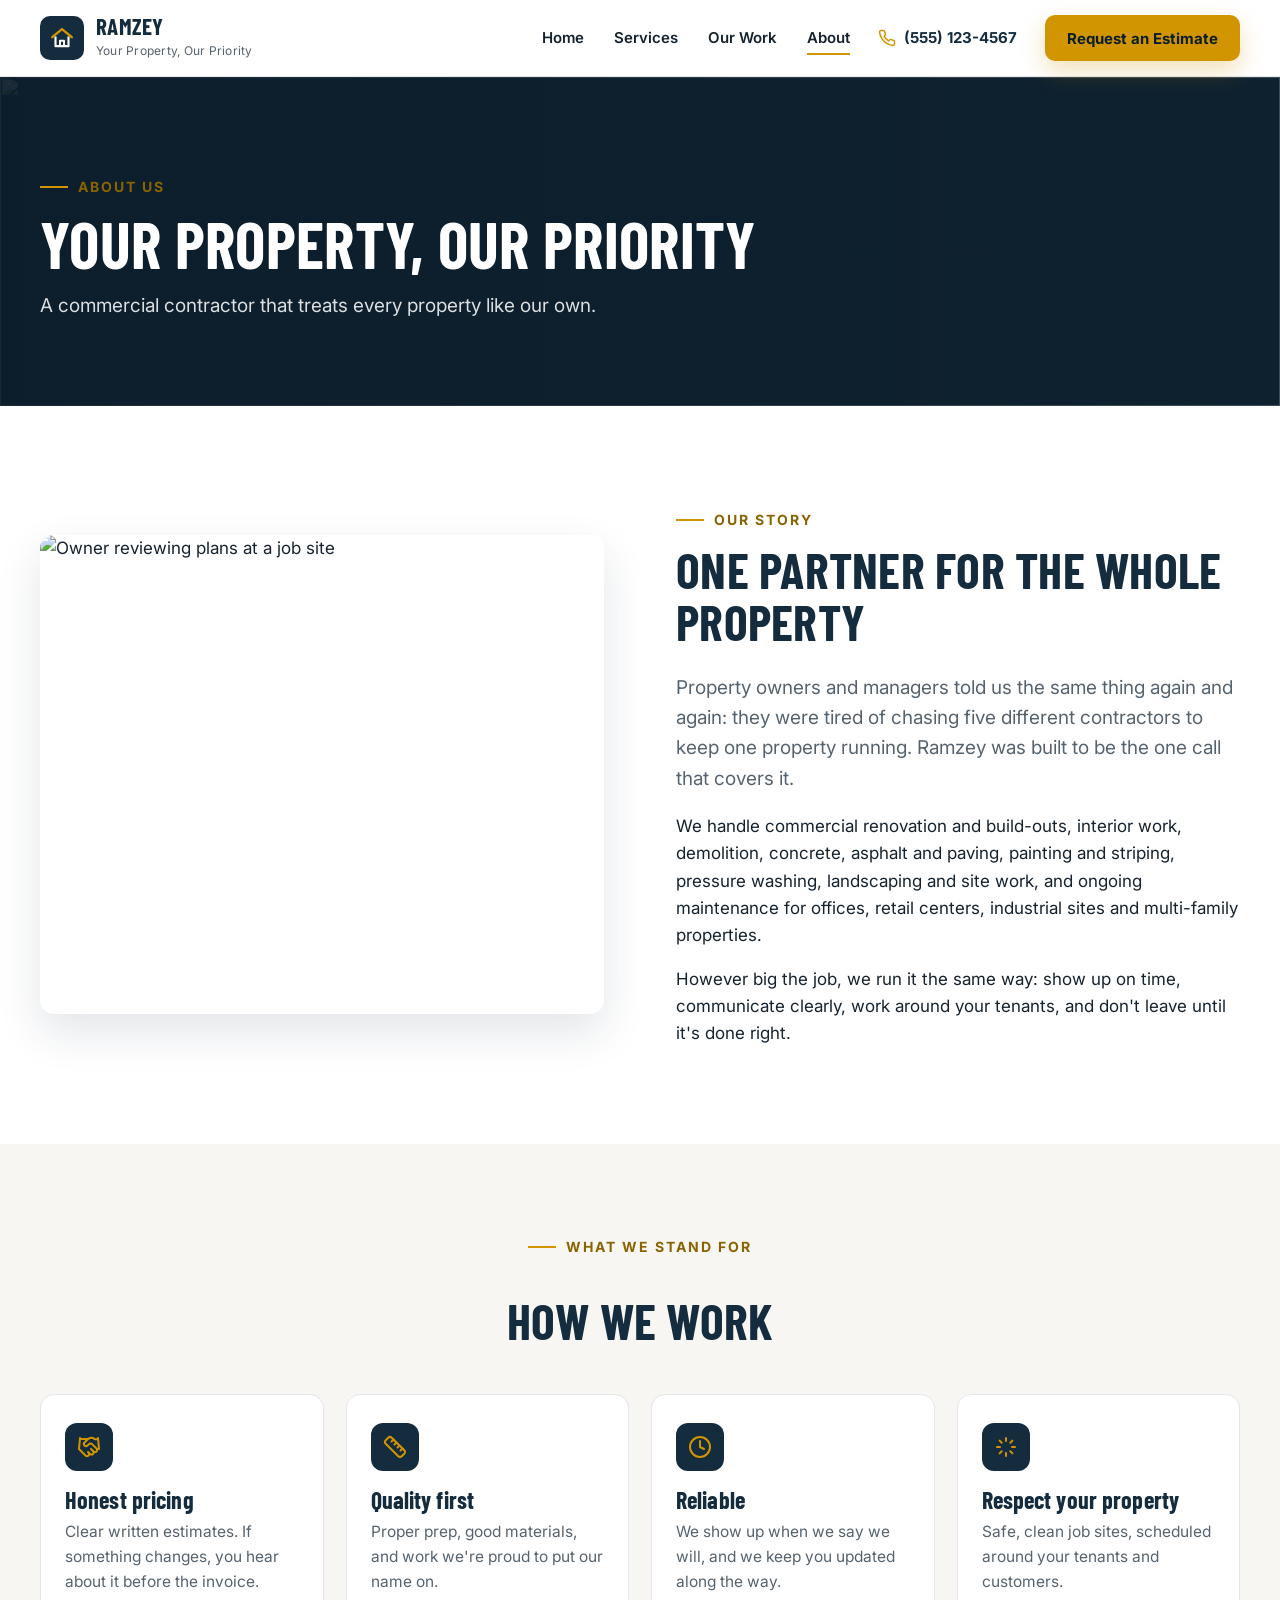
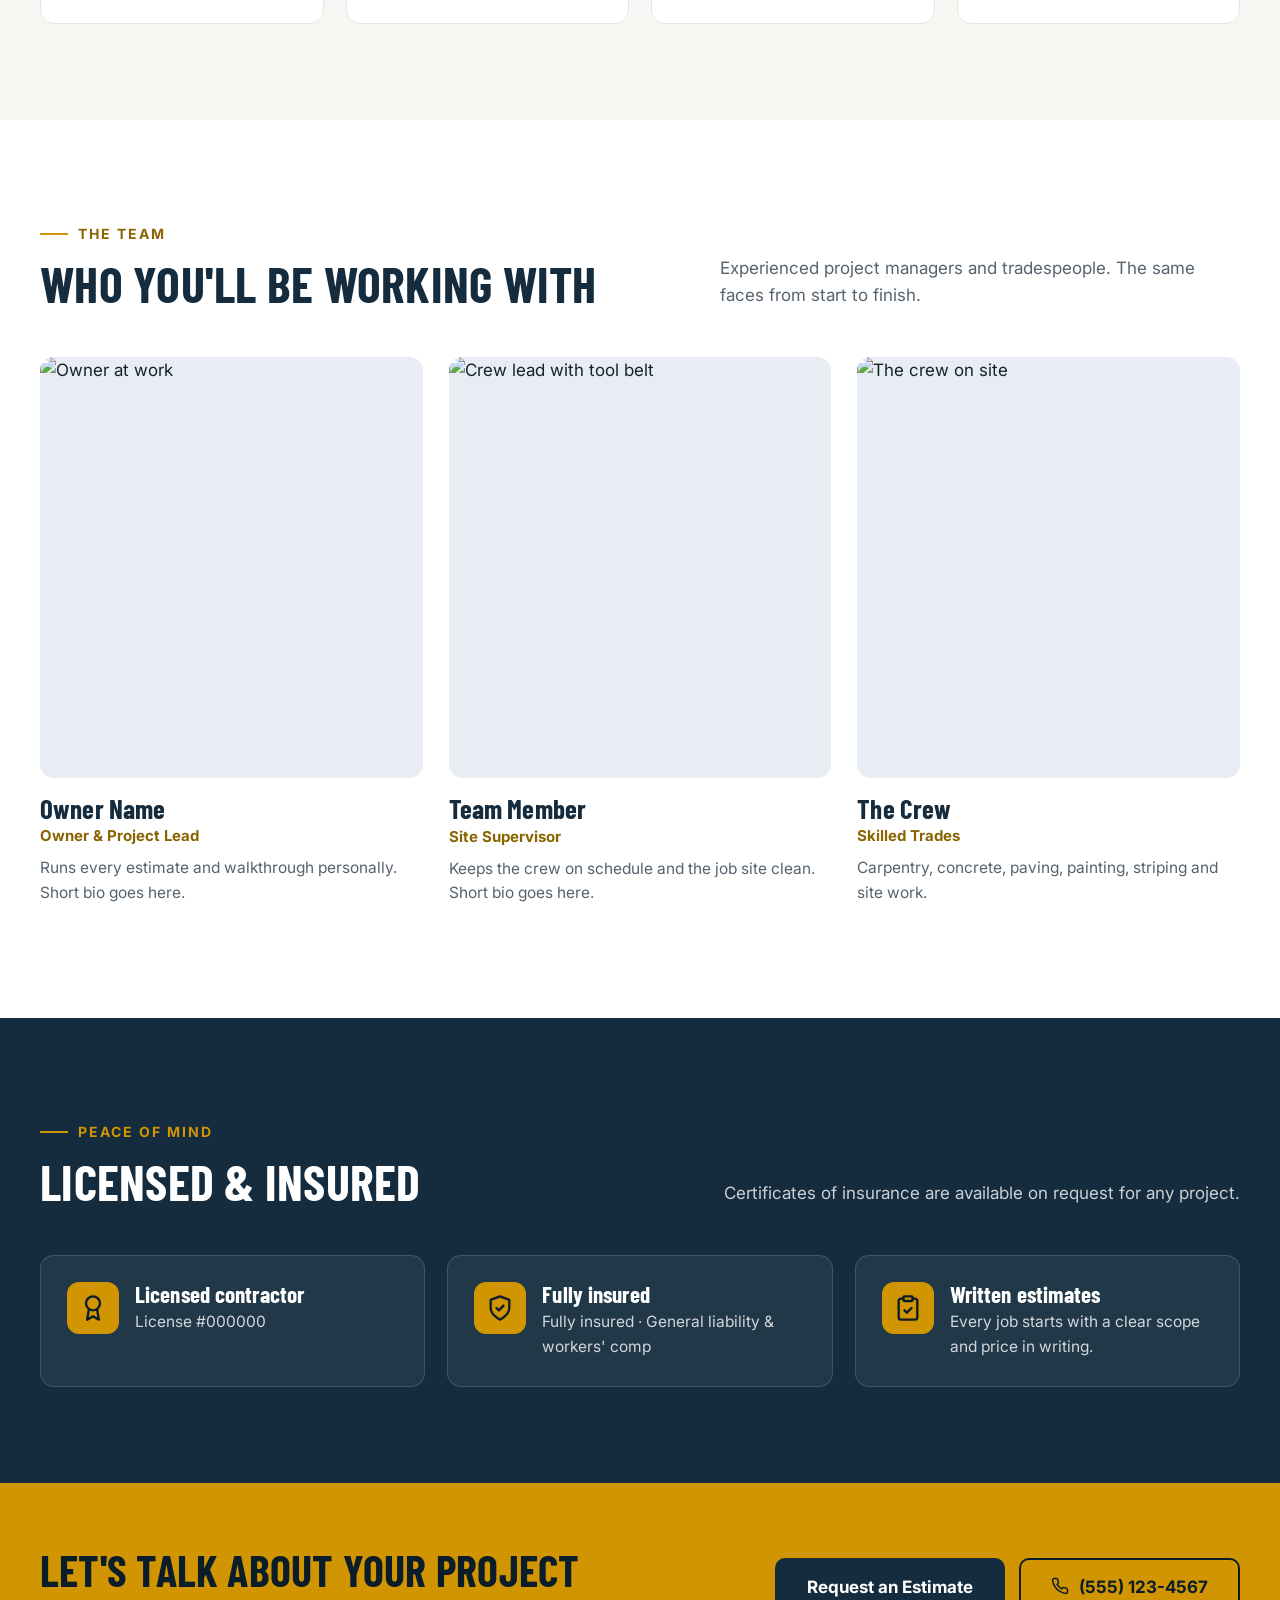
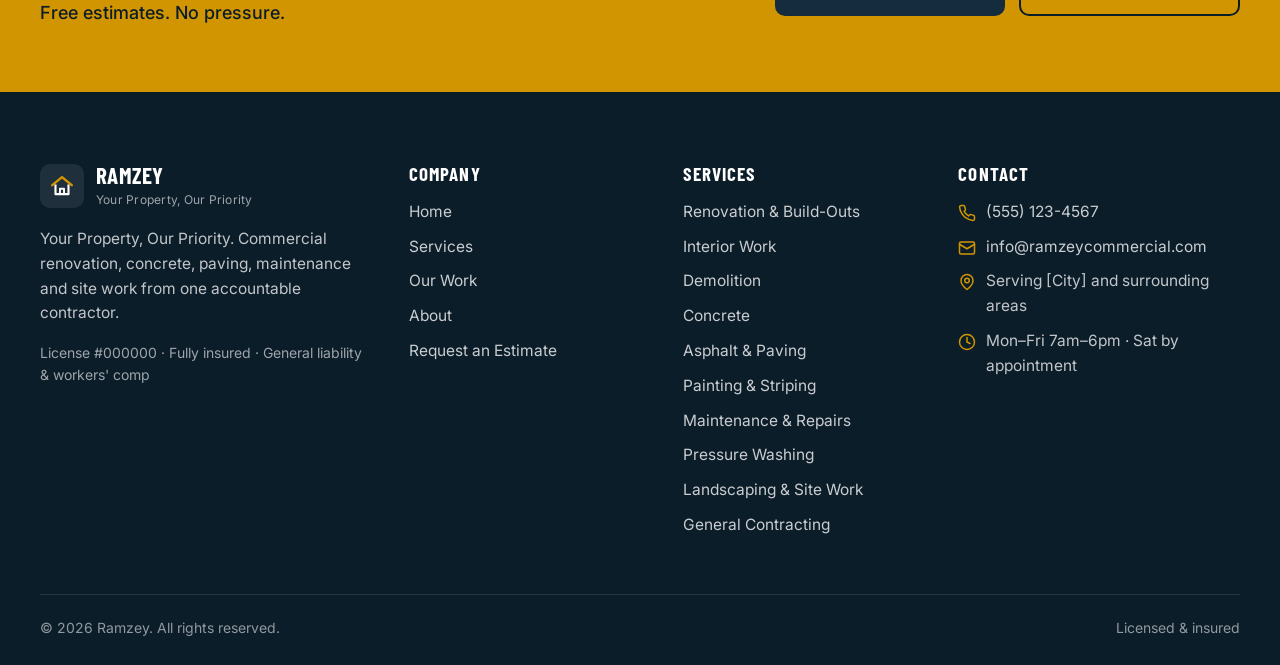
==== commit 0951c7f3: "changed sites" ====
--- a/about.html
+++ b/about.html
@@ -3,8 +3,8 @@
 <head>
   <meta charset="utf-8">
   <meta name="viewport" content="width=device-width, initial-scale=1">
-  <title>About Us | Company Name</title>
-  <meta name="description" content="Our story, our team and what we stand for. Licensed and insured general contractor.">
+  <title>About Us | Ramzey</title>
+  <meta name="description" content="Ramzey is a licensed, insured commercial contractor. Your Property, Our Priority.">
   <meta name="theme-color" content="#142c3e">
   <link rel="icon" href="favicon.svg" type="image/svg+xml">
   <link rel="preconnect" href="https://fonts.googleapis.com">
@@ -21,8 +21,8 @@
       <div class="hero-media"><img src="https://images.unsplash.com/photo-1595844730298-b960ff98fee0?auto=format&fit=crop&w=2000&q=70" alt="" style="width:100%;height:100%;object-fit:cover"></div>
       <div class="container">
         <span class="eyebrow">About Us</span>
-        <h1>Built on doing it right</h1>
-        <p>A local contractor that treats every property like our own.</p>
+        <h1>Your property, our priority</h1>
+        <p>A commercial contractor that treats every property like our own.</p>
       </div>
     </section>
 
@@ -36,10 +36,10 @@
         </div>
         <div class="reveal">
           <span class="eyebrow">Our story</span>
-          <h2>From one truck to a full-service crew</h2>
-          <p class="lead">We started out doing small repairs and painting jobs for neighbours. As customers kept asking, "Can you also do the driveway? The yard? The basement?", we built a team that could say yes.</p>
-          <p>Today we handle renovations, interiors, concrete, asphalt, painting, landscaping and general property work for homeowners, landlords and businesses. We've grown, but we still run every job the same way: show up on time, communicate clearly, and don't leave until it's done right.</p>
-          <p style="margin:0">The owner is still on site, still walks every project, and still answers the phone.</p>
+          <h2>One partner for the whole property</h2>
+          <p class="lead">Property owners and managers told us the same thing again and again: they were tired of chasing five different contractors to keep one property running. Ramzey was built to be the one call that covers it.</p>
+          <p>We handle commercial renovation and build-outs, interior work, demolition, concrete, asphalt and paving, painting and striping, pressure washing, landscaping and site work, and ongoing maintenance for offices, retail centers, industrial sites and multi-family properties.</p>
+          <p style="margin:0">However big the job, we run it the same way: show up on time, communicate clearly, work around your tenants, and don't leave until it's done right.</p>
         </div>
       </div>
     </section>
@@ -70,7 +70,7 @@
           <div class="value reveal">
             <span class="service-icon" data-icon="sparkle"></span>
             <h3>Respect your property</h3>
-            <p>Floors covered, landscaping protected, site cleaned up at the end of every day.</p>
+            <p>Safe, clean job sites, scheduled around your tenants and customers.</p>
           </div>
         </div>
       </div>
@@ -85,7 +85,7 @@
             <span class="eyebrow">The team</span>
             <h2>Who you'll be working with</h2>
           </div>
-          <p>A small crew of experienced tradespeople. The same faces from start to finish.</p>
+          <p>Experienced project managers and tradespeople. The same faces from start to finish.</p>
         </div>
         <div class="team-grid">
           <div class="team-card reveal">
@@ -104,7 +104,7 @@
             <img src="https://images.unsplash.com/photo-1541888946425-d81bb19240f5?auto=format&fit=crop&w=800&q=75" alt="The crew on site" loading="lazy">
             <h3>The Crew</h3>
             <div class="role">Skilled Trades</div>
-            <p>Carpentry, concrete, paving, painting and landscaping, all in-house.</p>
+            <p>Carpentry, concrete, paving, painting, striping and site work.</p>
           </div>
         </div>
       </div>
--- a/assets/css/styles.css
+++ b/assets/css/styles.css
@@ -268,7 +268,7 @@
 .service-tile h3 { margin-bottom: 8px; }
 .service-tile p { color: var(--muted); font-size: 15.5px; margin: 0 0 18px; }
 .service-tile .link-arrow { margin-top: auto; font-size: 15px; }
-.service-tile.is-cta { background: var(--navy); border-color: var(--navy); color: var(--white); }
+.service-tile.is-cta { background: var(--navy); border-color: var(--navy); color: var(--white); grid-column: span 2; }
 .service-tile.is-cta h3 { color: var(--white); }
 .service-tile.is-cta p { color: rgba(255,255,255,.78); }
 .service-tile.is-cta .link-arrow { color: var(--gold); }
@@ -612,6 +612,7 @@
   .hero-actions .btn { width: 100%; }
   .page-hero { padding: 64px 0 56px; }
   .service-grid, .project-grid, .team-grid, .values { grid-template-columns: 1fr; }
+  .service-tile.is-cta { grid-column: auto; }
   .service-list { grid-template-columns: 1fr; }
   .form-card { padding: 26px 20px; }
   .form-grid { grid-template-columns: 1fr; }
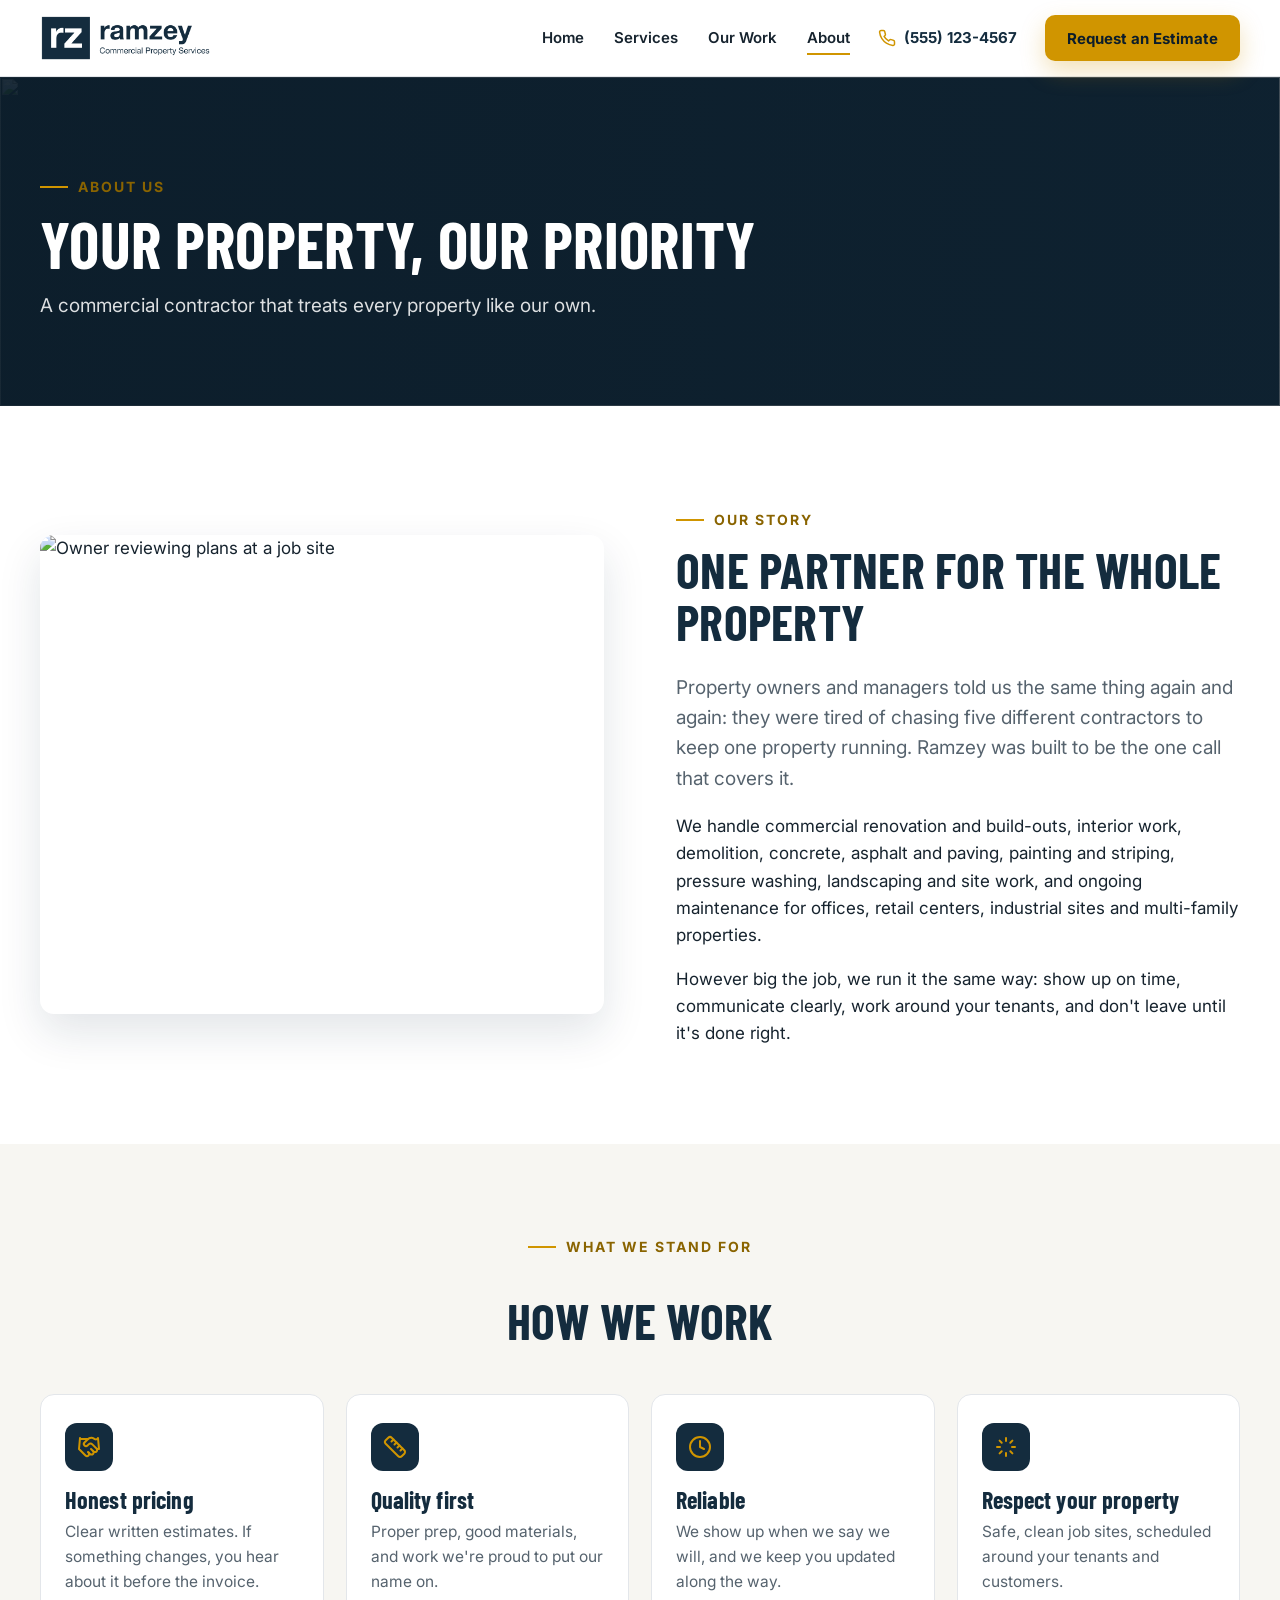
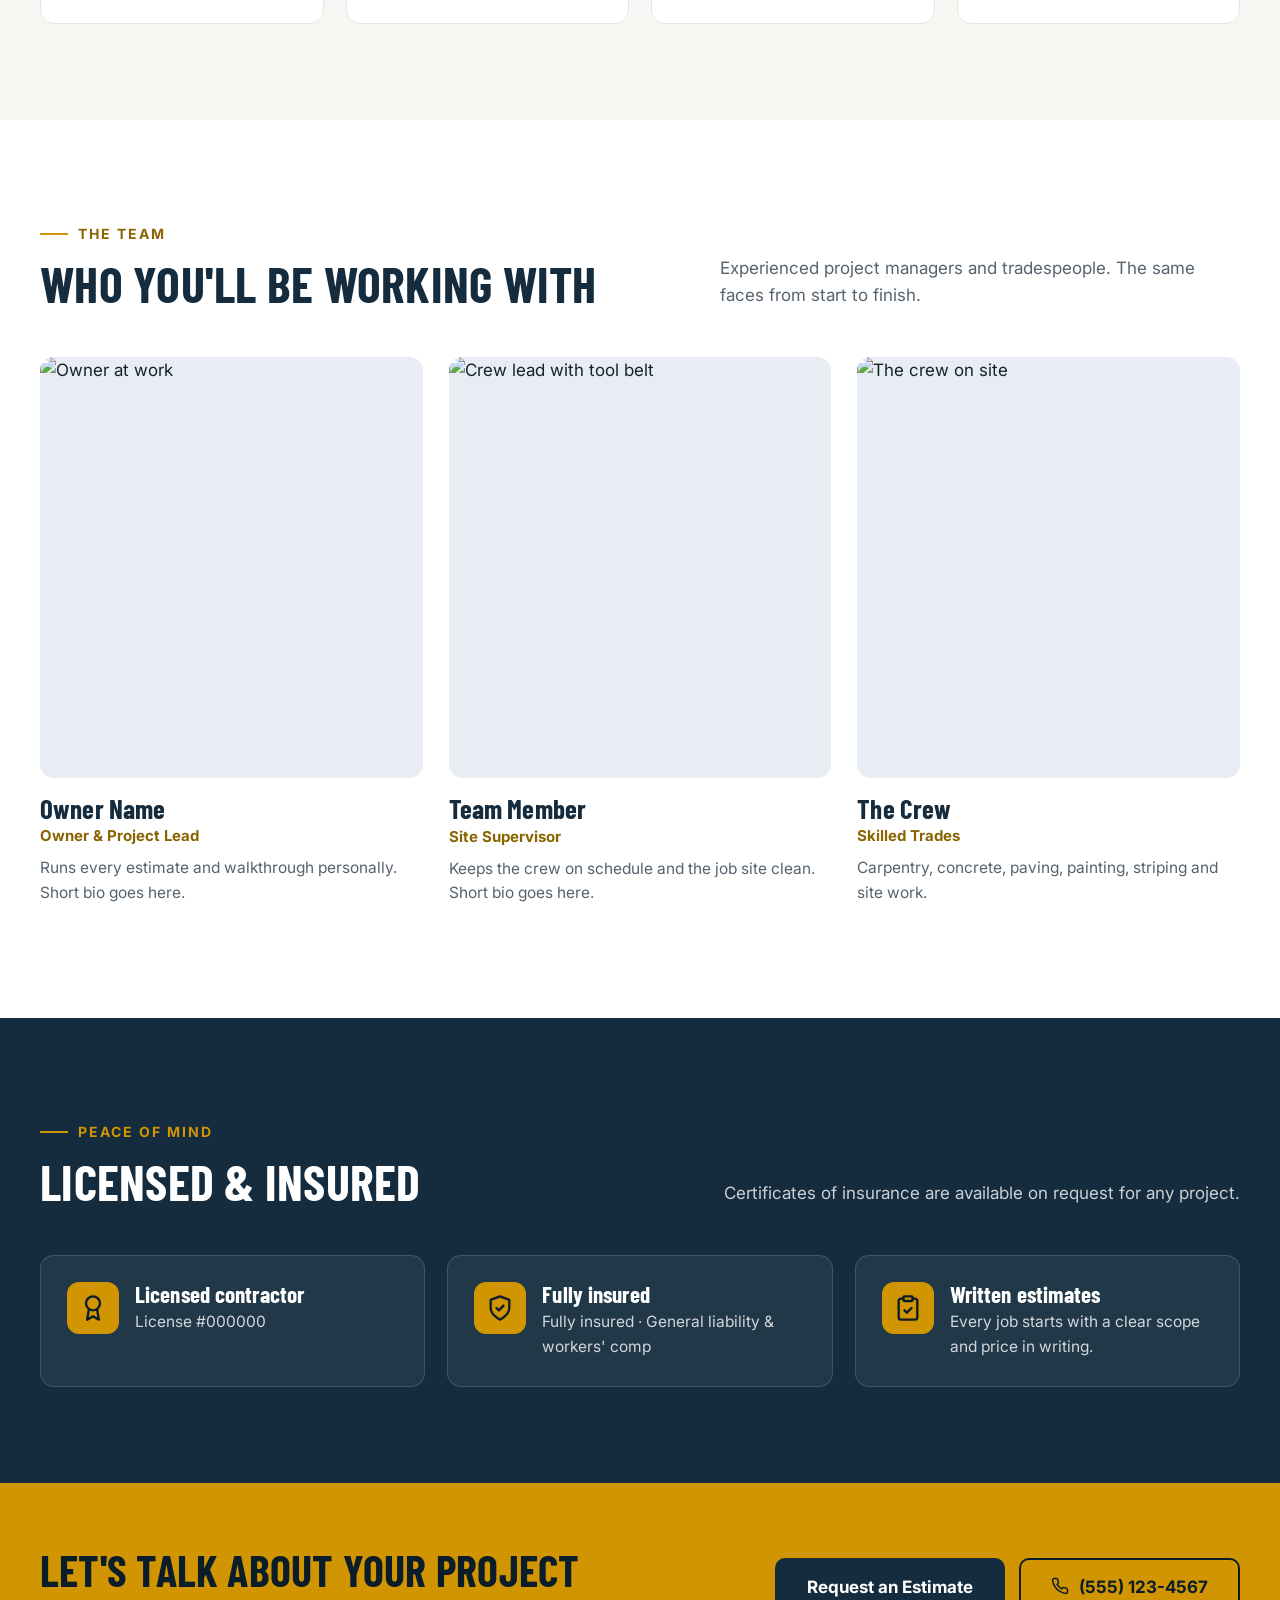
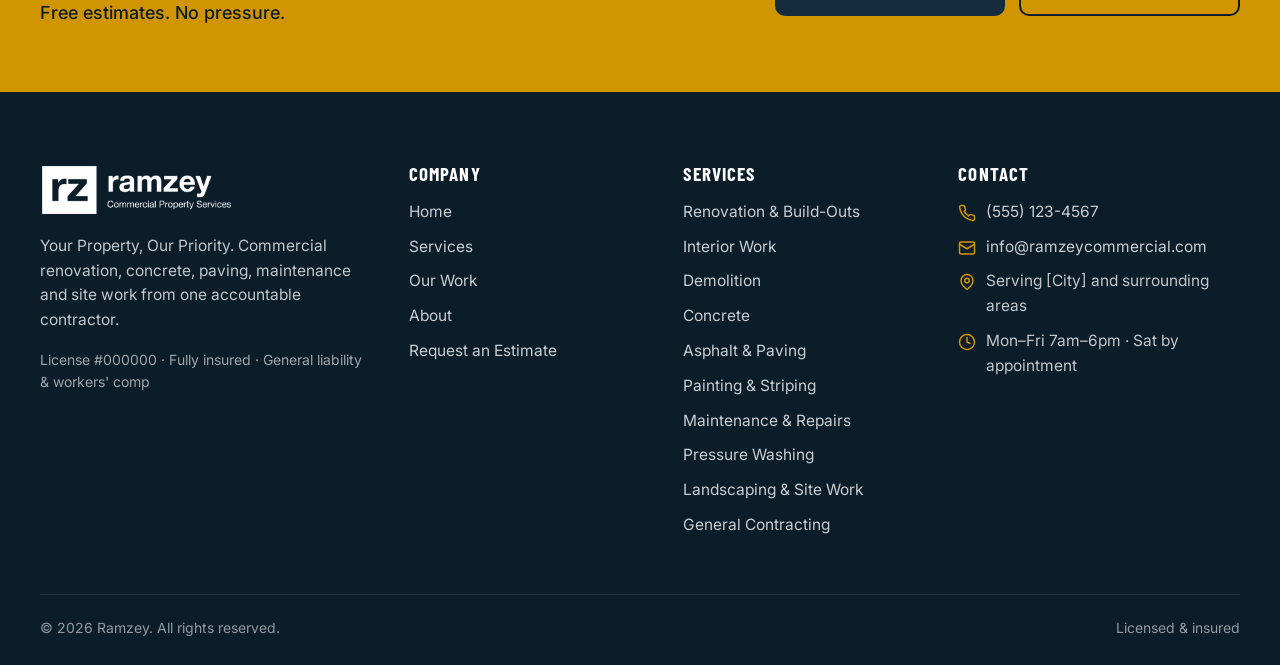
==== commit ee93685d: "changed logo" ====
--- a/about.html
+++ b/about.html
@@ -6,7 +6,8 @@
   <title>About Us | Ramzey</title>
   <meta name="description" content="Ramzey is a licensed, insured commercial contractor. Your Property, Our Priority.">
   <meta name="theme-color" content="#142c3e">
-  <link rel="icon" href="favicon.svg" type="image/svg+xml">
+  <link rel="icon" href="images/logo/icon.png">
+  <link rel="apple-touch-icon" href="images/logo/icon.png">
   <link rel="preconnect" href="https://fonts.googleapis.com">
   <link rel="preconnect" href="https://fonts.gstatic.com" crossorigin>
   <link href="https://fonts.googleapis.com/css2?family=Barlow+Condensed:wght@600;700&family=Inter:wght@400;500;600;700&display=swap" rel="stylesheet">
--- a/assets/css/styles.css
+++ b/assets/css/styles.css
@@ -130,6 +130,10 @@
   display: grid; place-items: center; flex: none;
 }
 .brand-mark svg { width: 26px; height: 26px; }
+.brand-logo { display: block; height: 46px; width: auto; max-width: 260px; object-fit: contain; object-position: left center; }
+.site-footer .brand-logo { height: 52px; }
+.site-footer .brand-logo.on-dark { filter: brightness(0) invert(1); }
+.site-footer .brand-logo.on-tile { background: var(--white); padding: 8px 12px; border-radius: 8px; box-sizing: content-box; }
 .brand-name { display: block; font: 700 23px/1 var(--font-head); text-transform: uppercase; letter-spacing: .02em; }
 .brand-tag { display: block; font-size: 12px; color: var(--muted); margin-top: 3px; letter-spacing: .02em; }
 
@@ -607,6 +611,7 @@
   body { font-size: 16px; }
   .container { width: min(var(--container), 100% - 32px); }
   .brand-tag { display: none; }
+  .brand-logo { height: 38px; max-width: 200px; }
   .hero { padding: 64px 0 76px; min-height: auto; }
   .hero::before { background: linear-gradient(180deg, rgba(12,29,42,.82), rgba(12,29,42,.9)); }
   .hero-actions .btn { width: 100%; }
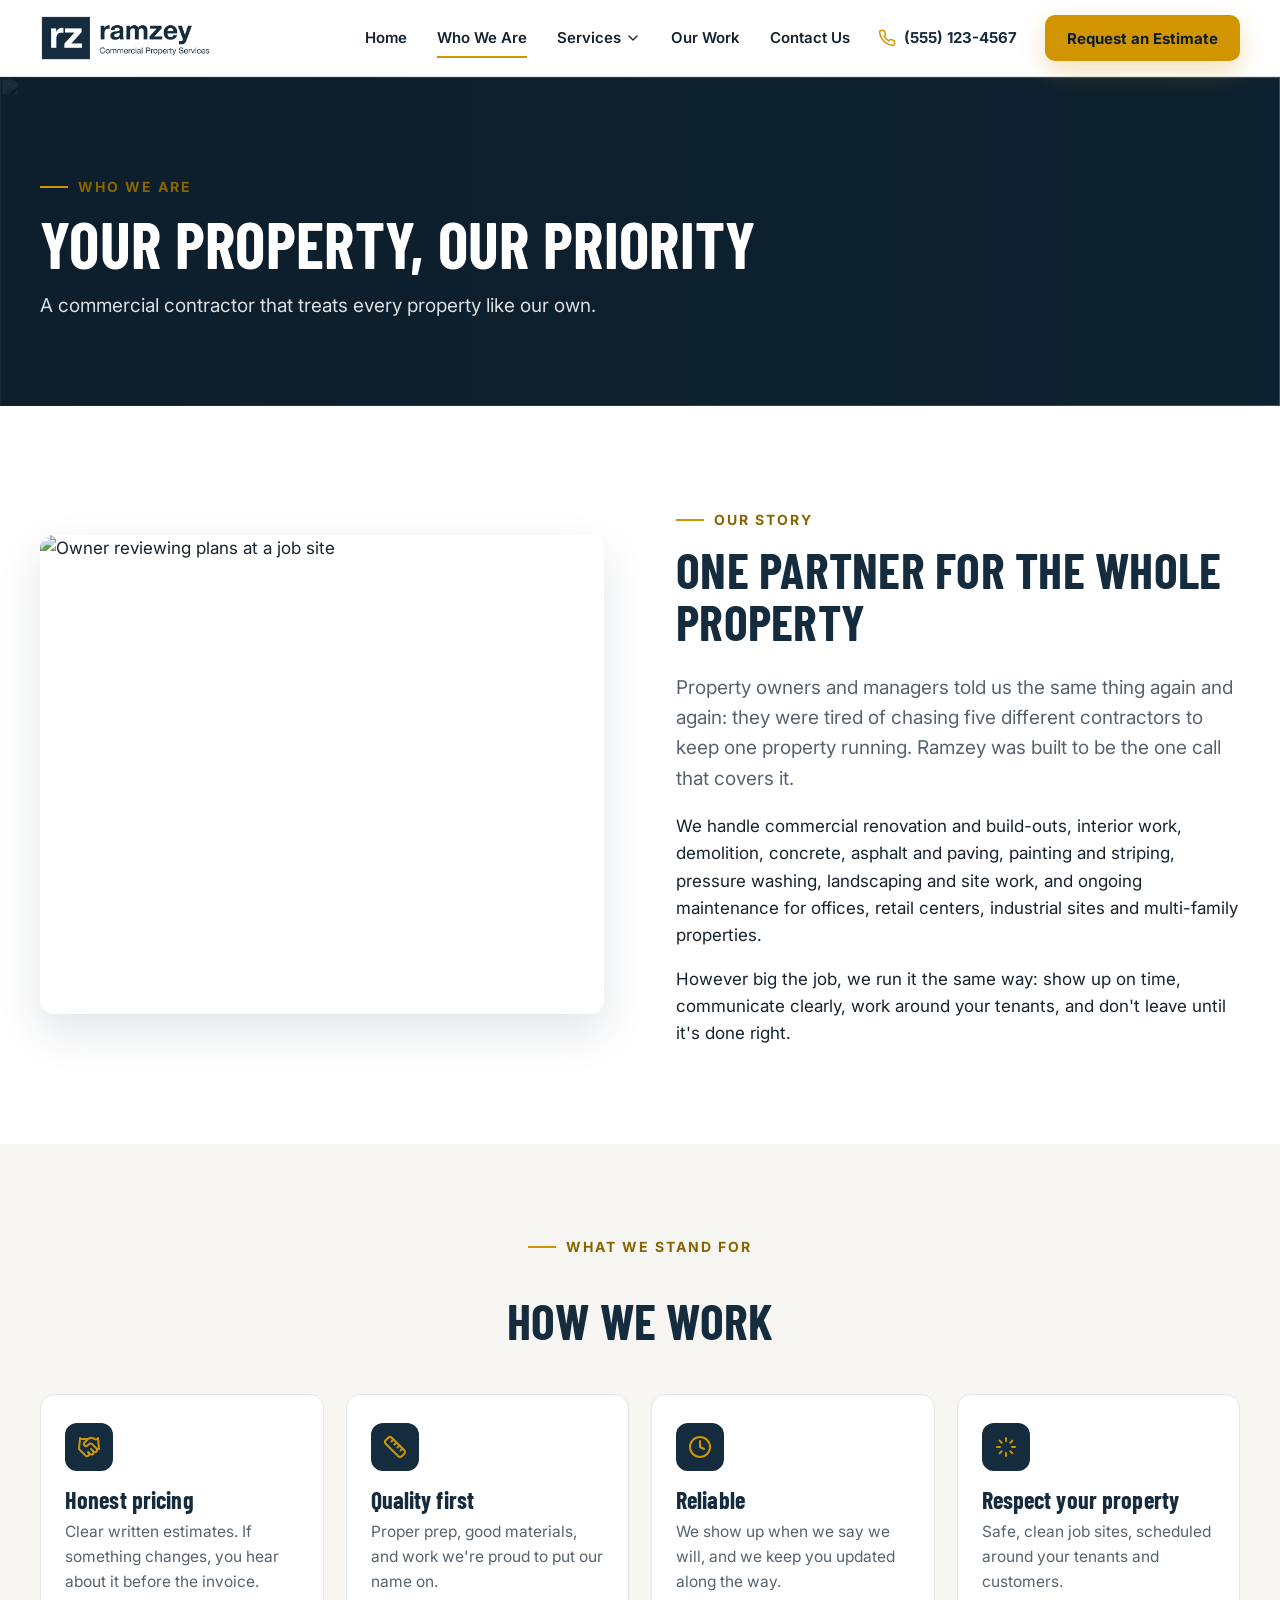
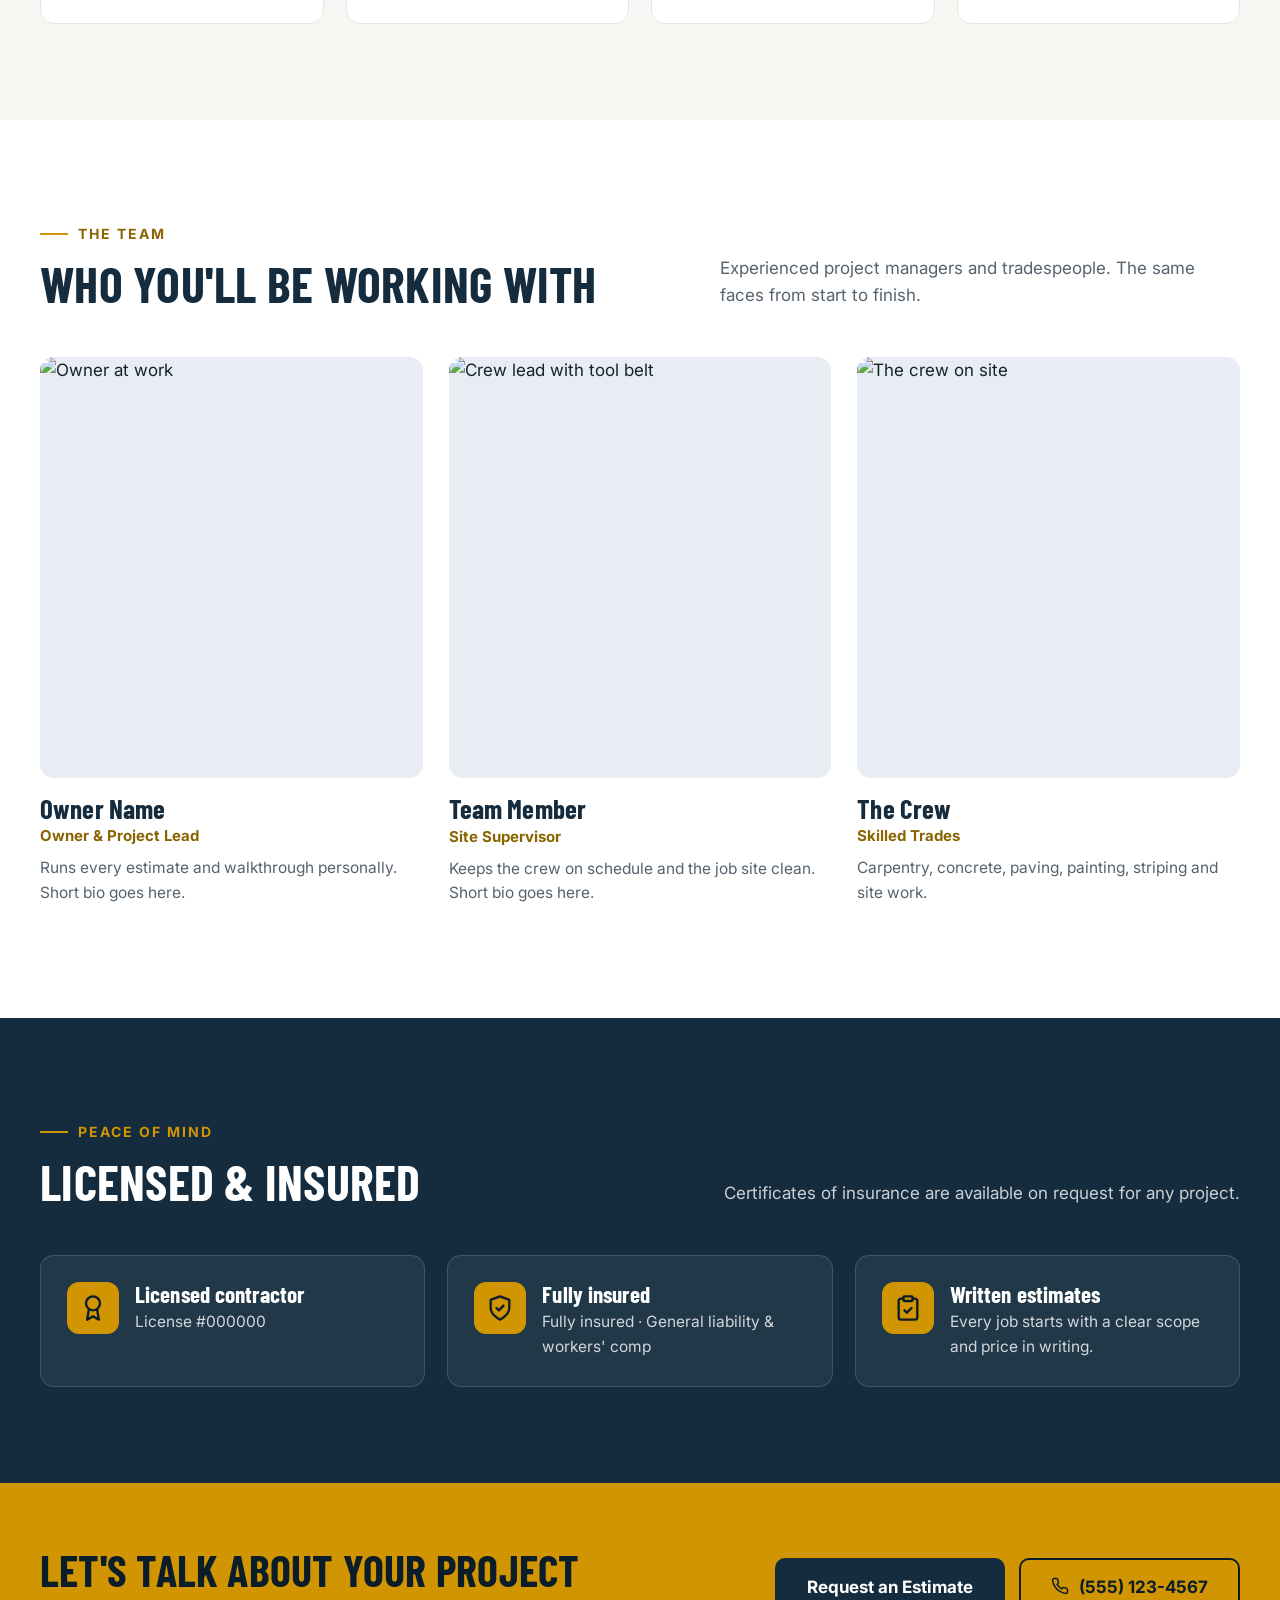
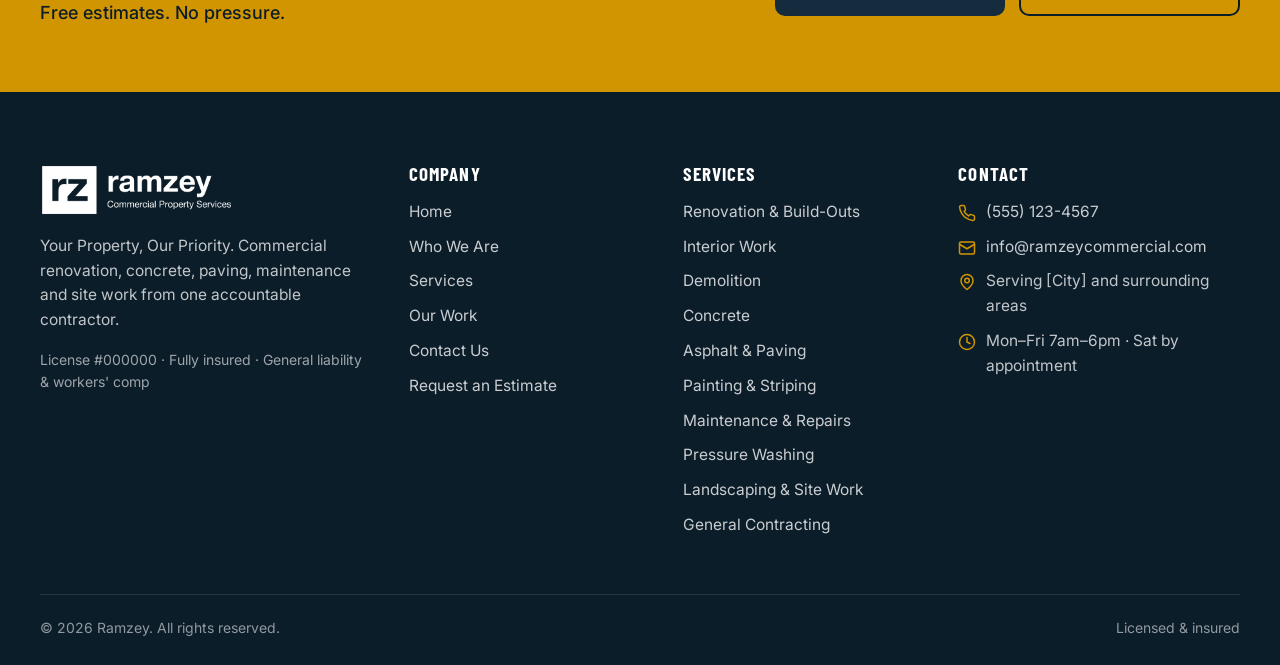
==== commit 860ade5d: "added impact section" ====
--- a/about.html
+++ b/about.html
@@ -3,7 +3,7 @@
 <head>
   <meta charset="utf-8">
   <meta name="viewport" content="width=device-width, initial-scale=1">
-  <title>About Us | Ramzey</title>
+  <title>Who We Are | Ramzey</title>
   <meta name="description" content="Ramzey is a licensed, insured commercial contractor. Your Property, Our Priority.">
   <meta name="theme-color" content="#142c3e">
   <link rel="icon" href="images/logo/icon.png">
@@ -21,7 +21,7 @@
     <section class="page-hero has-image">
       <div class="hero-media"><img src="https://images.unsplash.com/photo-1595844730298-b960ff98fee0?auto=format&fit=crop&w=2000&q=70" alt="" style="width:100%;height:100%;object-fit:cover"></div>
       <div class="container">
-        <span class="eyebrow">About Us</span>
+        <span class="eyebrow">Who We Are</span>
         <h1>Your property, our priority</h1>
         <p>A commercial contractor that treats every property like our own.</p>
       </div>
--- a/assets/css/styles.css
+++ b/assets/css/styles.css
@@ -137,9 +137,9 @@
 .brand-name { display: block; font: 700 23px/1 var(--font-head); text-transform: uppercase; letter-spacing: .02em; }
 .brand-tag { display: block; font-size: 12px; color: var(--muted); margin-top: 3px; letter-spacing: .02em; }
 
-.main-nav ul { list-style: none; margin: 0; padding: 0; display: flex; gap: 30px; }
+.main-nav > ul { list-style: none; margin: 0; padding: 0; display: flex; align-items: center; gap: 30px; }
 .main-nav a {
-  text-decoration: none; color: var(--ink); font-weight: 600; font-size: 15px;
+  display: inline-flex; align-items: center; text-decoration: none; color: var(--ink); font-weight: 600; font-size: 15px;
   padding: 8px 0; position: relative;
 }
 .main-nav a::after {
@@ -147,6 +147,24 @@
   background: var(--gold); transform: scaleX(0); transition: transform .2s; transform-origin: left;
 }
 .main-nav a:hover::after, .main-nav a[aria-current="page"]::after { transform: scaleX(1); }
+
+/* Services dropdown (desktop) */
+.main-nav .has-sub { position: relative; }
+.main-nav .has-sub > a { display: inline-flex; align-items: center; gap: 4px; }
+.main-nav .has-sub > a svg { width: 16px; height: 16px; transition: transform .2s; }
+.main-nav .has-sub:hover > a svg, .main-nav .has-sub:focus-within > a svg { transform: rotate(180deg); }
+.main-nav .sub-menu {
+  position: absolute; top: 100%; left: -18px; z-index: 110; margin-top: 14px;
+  display: grid; grid-template-columns: repeat(2, minmax(220px, 1fr)); gap: 2px 8px;
+  min-width: 480px; padding: 14px; list-style: none;
+  background: var(--white); border: 1px solid var(--line); border-radius: var(--radius); box-shadow: var(--shadow);
+  opacity: 0; visibility: hidden; transform: translateY(6px); transition: opacity .18s, transform .18s, visibility .18s;
+}
+.main-nav .sub-menu::before { content: ""; position: absolute; left: 0; right: 0; top: -16px; height: 16px; } /* hover bridge */
+.main-nav .has-sub:hover .sub-menu, .main-nav .has-sub:focus-within .sub-menu { opacity: 1; visibility: visible; transform: none; }
+.main-nav .sub-menu a { display: block; padding: 10px 12px; border-radius: 8px; font-weight: 500; font-size: 14.5px; }
+.main-nav .sub-menu a::after { display: none; }
+.main-nav .sub-menu a:hover, .main-nav .sub-menu a:focus-visible { background: var(--gold-100); color: var(--navy); }
 
 .header-phone {
   display: flex; align-items: center; gap: 8px; text-decoration: none;
@@ -165,6 +183,11 @@
 .menu-open .menu-toggle .icon-close { display: block; }
 
 .mobile-menu { display: none; }
+
+@media (max-width: 1240px) {
+  .header-phone { display: none; }
+  .main-nav > ul { gap: 24px; }
+}
 
 /* ==========================================================================
    Hero (home)
@@ -276,6 +299,53 @@
 .service-tile.is-cta h3 { color: var(--white); }
 .service-tile.is-cta p { color: rgba(255,255,255,.78); }
 .service-tile.is-cta .link-arrow { color: var(--gold); }
+
+/* Impact tiles (home): photo cards with icon + title, one per service */
+.impact .section-head p { color: rgba(255,255,255,.78); }
+.impact-grid { display: grid; grid-template-columns: repeat(4, 1fr); gap: 16px; }
+.impact-tile {
+  position: relative; isolation: isolate; overflow: hidden; border-radius: var(--radius);
+  display: flex; flex-direction: column; justify-content: flex-end; gap: 10px;
+  min-height: 300px; padding: 24px; color: var(--white); text-decoration: none; background: var(--navy-900);
+}
+.impact-tile img {
+  position: absolute; inset: 0; z-index: -2; width: 100%; height: 100%; object-fit: cover;
+  transition: transform .5s ease;
+}
+.impact-tile::before {
+  content: ""; position: absolute; inset: 0; z-index: -1;
+  background: linear-gradient(180deg, rgba(12,29,42,.15) 0%, rgba(12,29,42,.55) 45%, rgba(12,29,42,.94) 100%);
+  transition: background-color .3s;
+}
+.impact-tile:hover img, .impact-tile:focus-visible img { transform: scale(1.06); }
+.impact-tile:hover::before, .impact-tile:focus-visible::before { background-color: rgba(12,29,42,.35); }
+.impact-icon {
+  position: absolute; top: 20px; left: 20px; width: 48px; height: 48px; border-radius: 12px;
+  display: grid; place-items: center; color: var(--gold);
+  background: rgba(12,29,42,.7); border: 1px solid rgba(255,255,255,.18); backdrop-filter: blur(4px);
+}
+.impact-icon svg { width: 26px; height: 26px; }
+.impact-tile h3 { color: var(--white); margin: 0; font-size: 25px; line-height: 1.05; }
+.impact-link { display: inline-flex; align-items: center; gap: 6px; color: var(--gold); font-weight: 600; font-size: 14.5px; }
+.impact-link svg { width: 16px; height: 16px; transition: transform .2s; }
+.impact-tile:hover .impact-link svg { transform: translateX(4px); }
+@media (hover: hover) {
+  .impact-link { opacity: 0; transform: translateY(6px); transition: opacity .25s, transform .25s; }
+  .impact-tile:hover .impact-link, .impact-tile:focus-visible .impact-link { opacity: 1; transform: none; }
+}
+.impact-tile.is-cta { grid-column: span 2; justify-content: center; padding: 32px 36px; }
+.impact-tile.is-cta img { filter: grayscale(1); }
+.impact-tile.is-cta::before { background: linear-gradient(90deg, rgba(12,29,42,.95) 0%, rgba(12,29,42,.75) 60%, rgba(12,29,42,.45) 100%); }
+.impact-tile.is-cta h3 { font-size: clamp(28px, 2.6vw, 36px); max-width: 420px; }
+.impact-tile.is-cta .impact-link { opacity: 1; transform: none; }
+@media (max-width: 1100px) { .impact-grid { grid-template-columns: repeat(3, 1fr); } .impact-tile.is-cta { grid-column: span 2; } }
+@media (max-width: 900px)  { .impact-grid { grid-template-columns: repeat(2, 1fr); } .impact-tile { min-height: 240px; } }
+@media (max-width: 520px)  {
+  .impact-grid { grid-template-columns: 1fr; gap: 12px; }
+  .impact-tile { min-height: 190px; padding: 20px; }
+  .impact-tile h3 { font-size: 23px; }
+  .impact-tile.is-cta { grid-column: auto; padding: 28px 20px; }
+}
 
 /* Project cards */
 .project-grid { display: grid; grid-template-columns: repeat(3, 1fr); gap: 26px; }
@@ -516,6 +586,7 @@
 .contact-line .ic svg { width: 22px; height: 22px; }
 .contact-line small { display: block; font-size: 13px; color: rgba(255,255,255,.65); text-transform: uppercase; letter-spacing: .08em; font-weight: 700; }
 .contact-line strong { font-size: 18px; word-break: break-word; }
+.contact-line strong[data-site="email"] { font-size: 16px; }
 a.contact-line:hover strong { color: var(--gold); }
 .next-steps { margin-top: 22px; padding-top: 22px; border-top: 1px solid rgba(255,255,255,.12); }
 .next-steps h4 { color: var(--white); font-size: 20px; text-transform: uppercase; margin-bottom: 12px; }
@@ -571,7 +642,7 @@
   .main-nav, .header-phone, .header-cta { display: none; }
   .menu-toggle { display: grid; }
   .mobile-menu {
-    display: block; position: fixed; inset: var(--header-h) 0 0; z-index: 99;
+    display: block; position: fixed; inset: var(--header-h) 0 0; z-index: 99; overscroll-behavior: contain;
     background: var(--white); padding: 20px 20px 120px; overflow-y: auto;
     opacity: 0; transform: translateY(-8px); visibility: hidden; transition: opacity .2s ease, transform .2s ease, visibility .2s;
   }
@@ -584,6 +655,22 @@
     font: 700 26px/1 var(--font-head); text-transform: uppercase; color: var(--navy); text-decoration: none;
   }
   .mobile-menu li a[aria-current="page"] { color: var(--gold-text); }
+  .mobile-menu .sub-row { display: flex; align-items: stretch; border-bottom: 1px solid var(--line); }
+  .mobile-menu .sub-row a { flex: 1; border-bottom: 0; }
+  .mobile-menu .sub-toggle {
+    width: 56px; border: 0; border-left: 1px solid var(--line); background: none; color: var(--navy);
+    display: grid; place-items: center; cursor: pointer;
+  }
+  .mobile-menu .sub-toggle svg { width: 24px; height: 24px; transition: transform .2s; }
+  .mobile-menu .has-sub.open .sub-toggle svg { transform: rotate(180deg); }
+  .mobile-menu .mobile-sub { display: grid; grid-template-rows: 0fr; transition: grid-template-rows .25s ease; }
+  .mobile-menu .has-sub.open .mobile-sub { grid-template-rows: 1fr; }
+  .mobile-menu .mobile-sub > ul { overflow: hidden; margin: 0; background: var(--paper); }
+  .mobile-menu .mobile-sub a {
+    display: block; padding: 13px 18px; border-bottom: 1px solid var(--line);
+    font: 600 16px/1.3 var(--font-body); text-transform: none; color: var(--navy);
+  }
+  .mobile-menu .has-sub:not(.open) .mobile-sub a { visibility: hidden; }
   .mobile-menu .btn { width: 100%; margin-bottom: 12px; }
 
   .section { padding: 72px 0; }
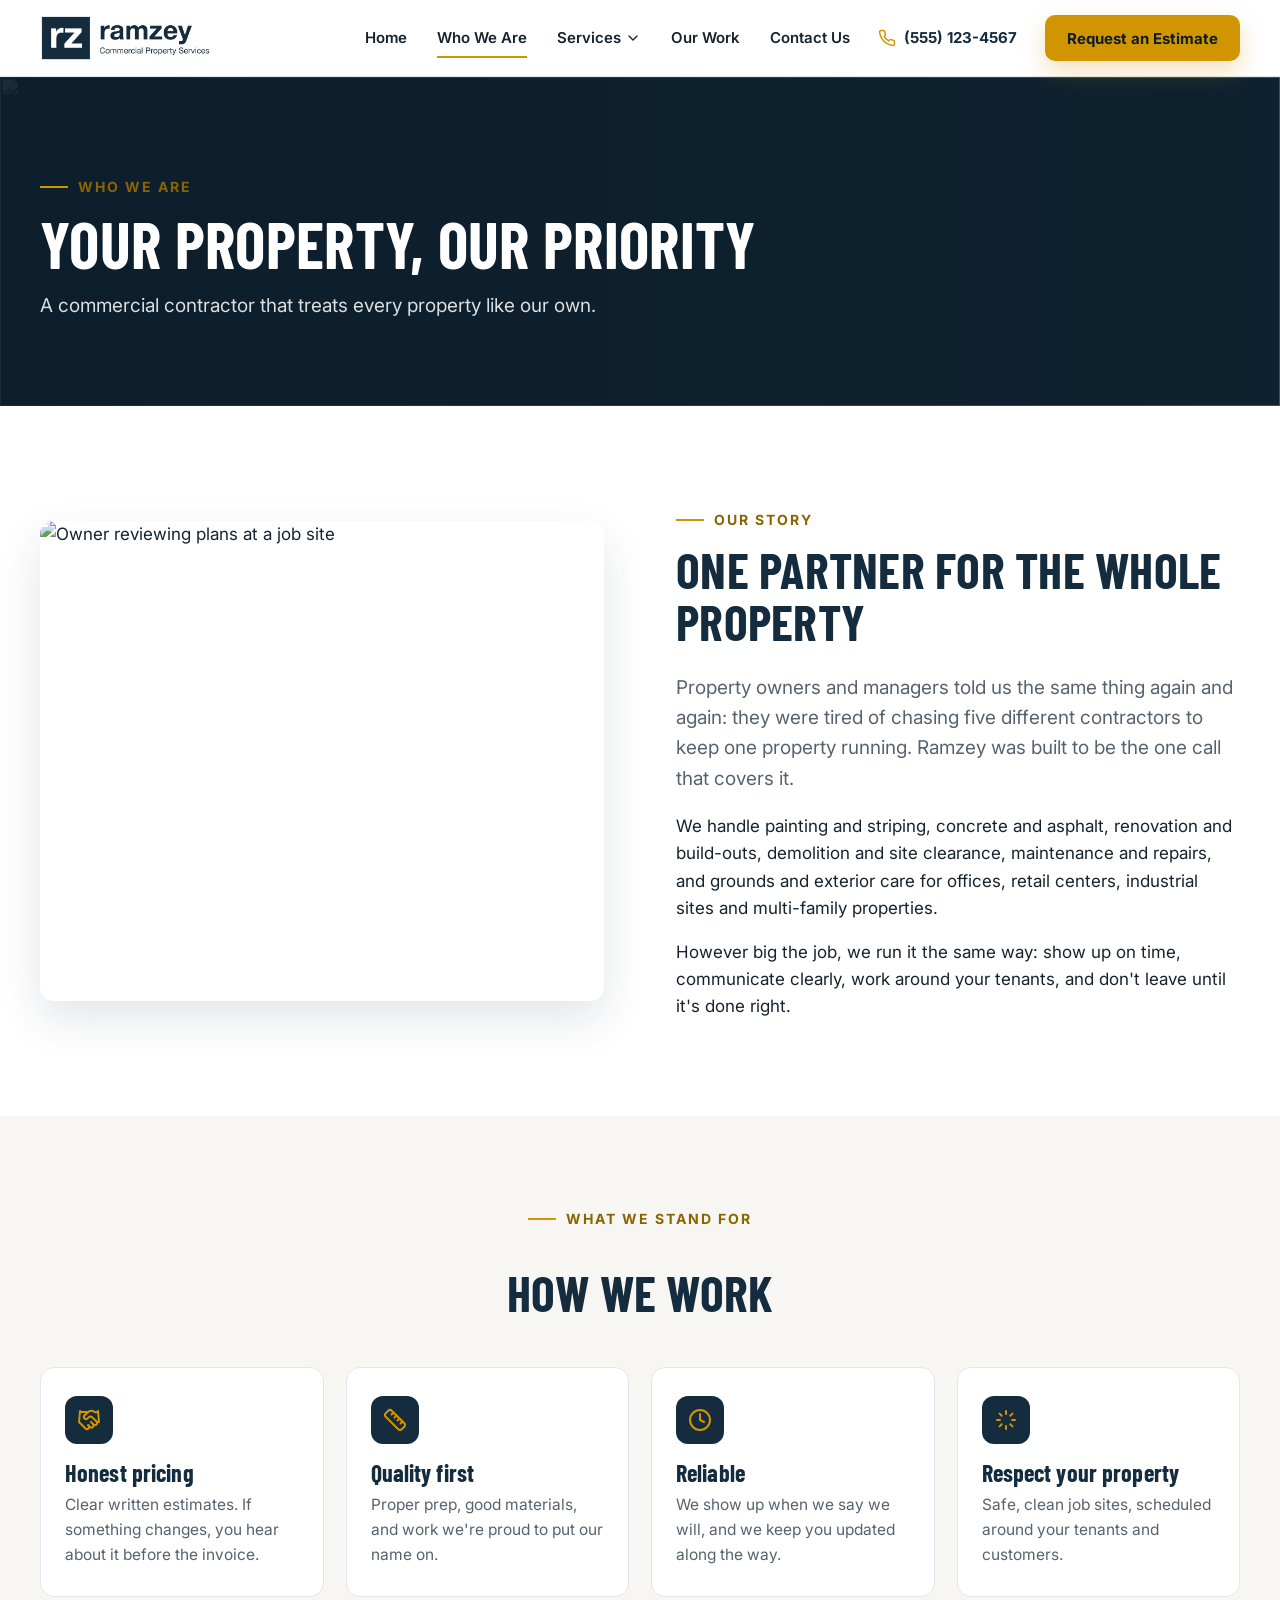
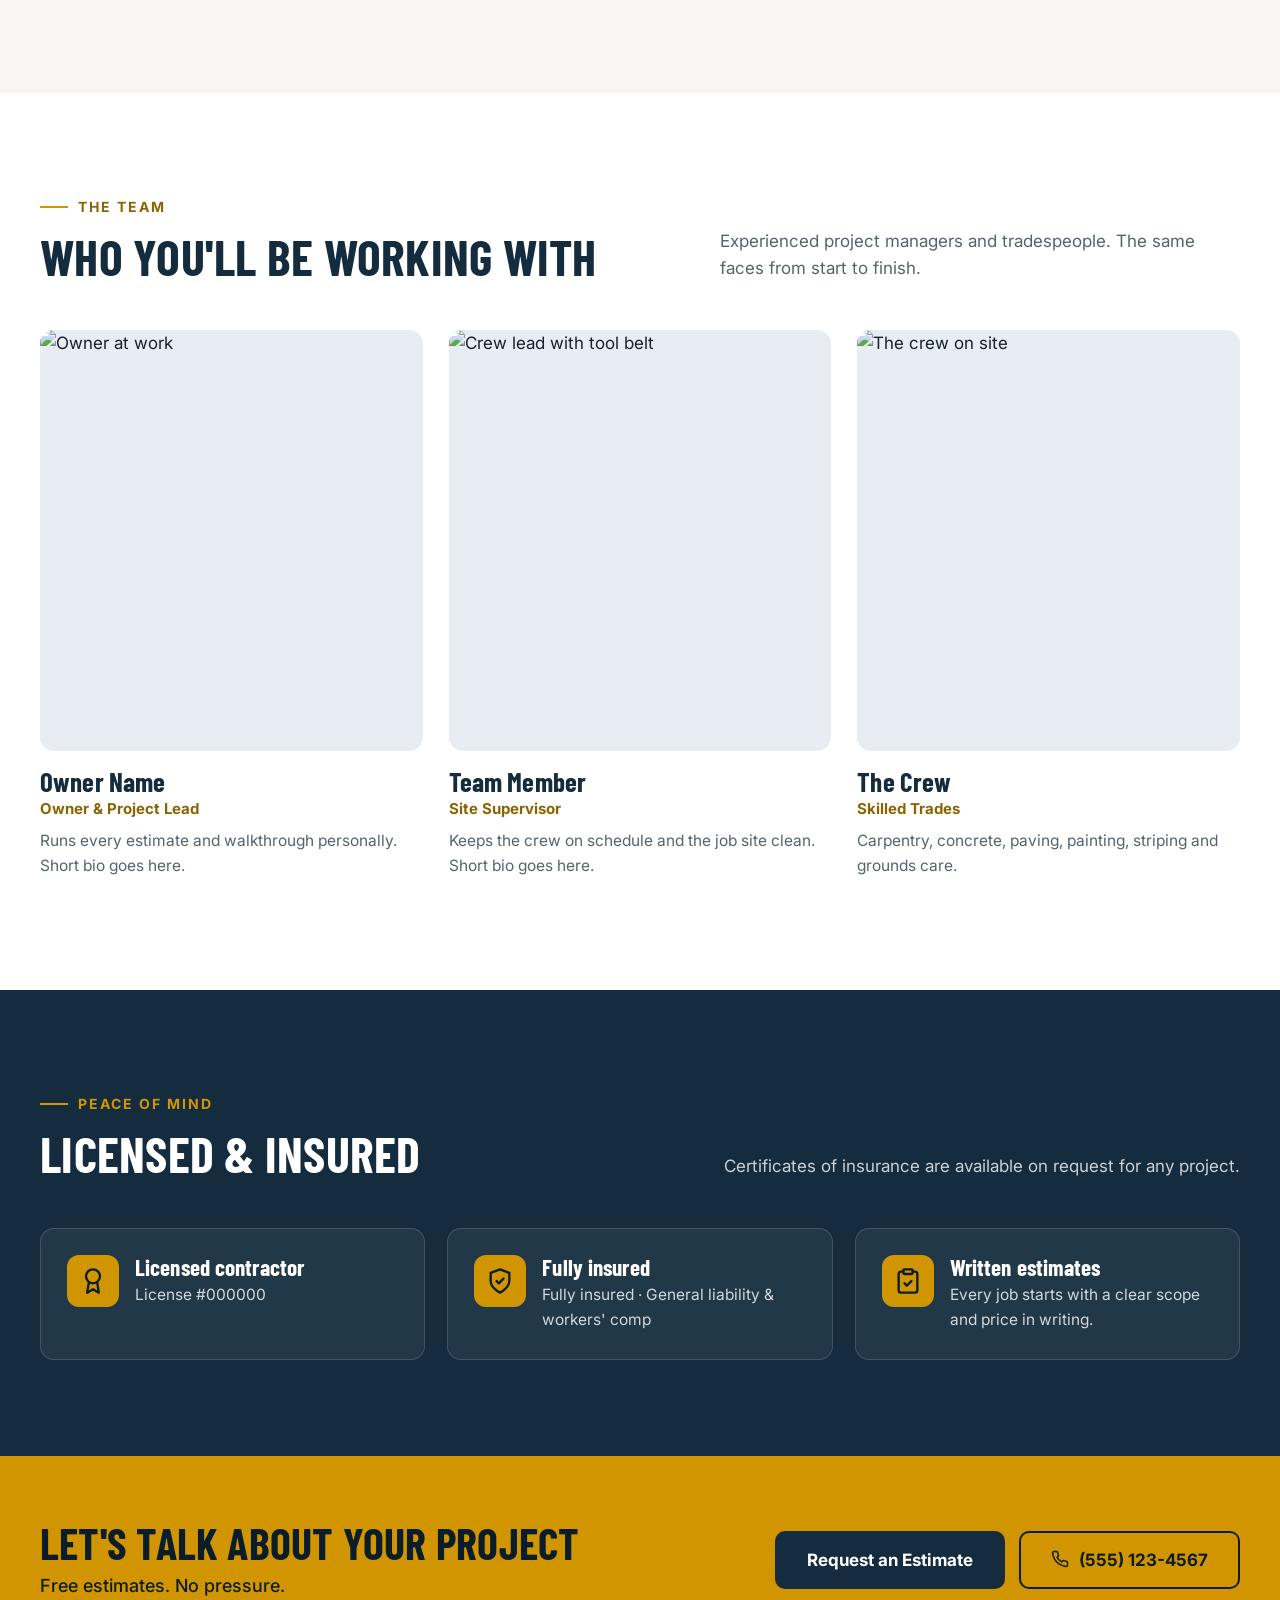
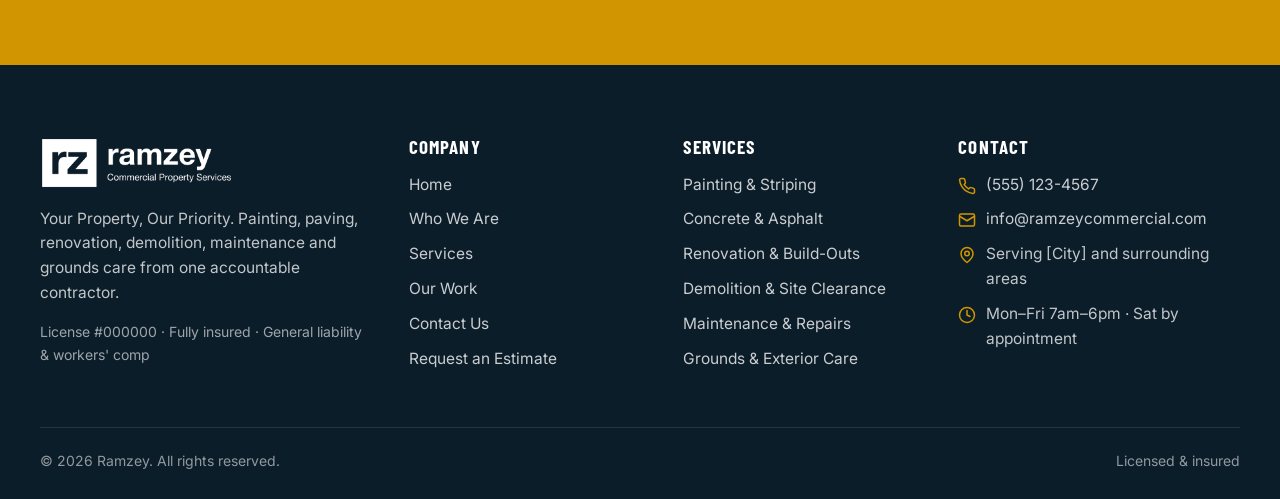
==== commit db3559c9: "made changes to services and added email" ====
--- a/about.html
+++ b/about.html
@@ -39,7 +39,7 @@
           <span class="eyebrow">Our story</span>
           <h2>One partner for the whole property</h2>
           <p class="lead">Property owners and managers told us the same thing again and again: they were tired of chasing five different contractors to keep one property running. Ramzey was built to be the one call that covers it.</p>
-          <p>We handle commercial renovation and build-outs, interior work, demolition, concrete, asphalt and paving, painting and striping, pressure washing, landscaping and site work, and ongoing maintenance for offices, retail centers, industrial sites and multi-family properties.</p>
+          <p>We handle painting and striping, concrete and asphalt, renovation and build-outs, demolition and site clearance, maintenance and repairs, and grounds and exterior care for offices, retail centers, industrial sites and multi-family properties.</p>
           <p style="margin:0">However big the job, we run it the same way: show up on time, communicate clearly, work around your tenants, and don't leave until it's done right.</p>
         </div>
       </div>
@@ -105,7 +105,7 @@
             <img src="https://images.unsplash.com/photo-1541888946425-d81bb19240f5?auto=format&fit=crop&w=800&q=75" alt="The crew on site" loading="lazy">
             <h3>The Crew</h3>
             <div class="role">Skilled Trades</div>
-            <p>Carpentry, concrete, paving, painting, striping and site work.</p>
+            <p>Carpentry, concrete, paving, painting, striping and grounds care.</p>
           </div>
         </div>
       </div>
--- a/assets/css/styles.css
+++ b/assets/css/styles.css
@@ -302,11 +302,11 @@
 
 /* Impact tiles (home): photo cards with icon + title, one per service */
 .impact .section-head p { color: rgba(255,255,255,.78); }
-.impact-grid { display: grid; grid-template-columns: repeat(4, 1fr); gap: 16px; }
+.impact-grid { display: grid; grid-template-columns: repeat(3, 1fr); gap: 16px; }
 .impact-tile {
   position: relative; isolation: isolate; overflow: hidden; border-radius: var(--radius);
   display: flex; flex-direction: column; justify-content: flex-end; gap: 10px;
-  min-height: 300px; padding: 24px; color: var(--white); text-decoration: none; background: var(--navy-900);
+  min-height: 320px; padding: 24px; color: var(--white); text-decoration: none; background: var(--navy-900);
 }
 .impact-tile img {
   position: absolute; inset: 0; z-index: -2; width: 100%; height: 100%; object-fit: cover;
@@ -333,18 +333,17 @@
   .impact-link { opacity: 0; transform: translateY(6px); transition: opacity .25s, transform .25s; }
   .impact-tile:hover .impact-link, .impact-tile:focus-visible .impact-link { opacity: 1; transform: none; }
 }
-.impact-tile.is-cta { grid-column: span 2; justify-content: center; padding: 32px 36px; }
+.impact-tile.is-cta { grid-column: 1 / -1; min-height: 220px; justify-content: center; padding: 32px 36px; }
 .impact-tile.is-cta img { filter: grayscale(1); }
 .impact-tile.is-cta::before { background: linear-gradient(90deg, rgba(12,29,42,.95) 0%, rgba(12,29,42,.75) 60%, rgba(12,29,42,.45) 100%); }
-.impact-tile.is-cta h3 { font-size: clamp(28px, 2.6vw, 36px); max-width: 420px; }
+.impact-tile.is-cta h3 { font-size: clamp(28px, 2.6vw, 36px); max-width: 520px; }
 .impact-tile.is-cta .impact-link { opacity: 1; transform: none; }
-@media (max-width: 1100px) { .impact-grid { grid-template-columns: repeat(3, 1fr); } .impact-tile.is-cta { grid-column: span 2; } }
 @media (max-width: 900px)  { .impact-grid { grid-template-columns: repeat(2, 1fr); } .impact-tile { min-height: 240px; } }
 @media (max-width: 520px)  {
   .impact-grid { grid-template-columns: 1fr; gap: 12px; }
   .impact-tile { min-height: 190px; padding: 20px; }
   .impact-tile h3 { font-size: 23px; }
-  .impact-tile.is-cta { grid-column: auto; padding: 28px 20px; }
+  .impact-tile.is-cta { padding: 28px 20px; }
 }
 
 /* Project cards */
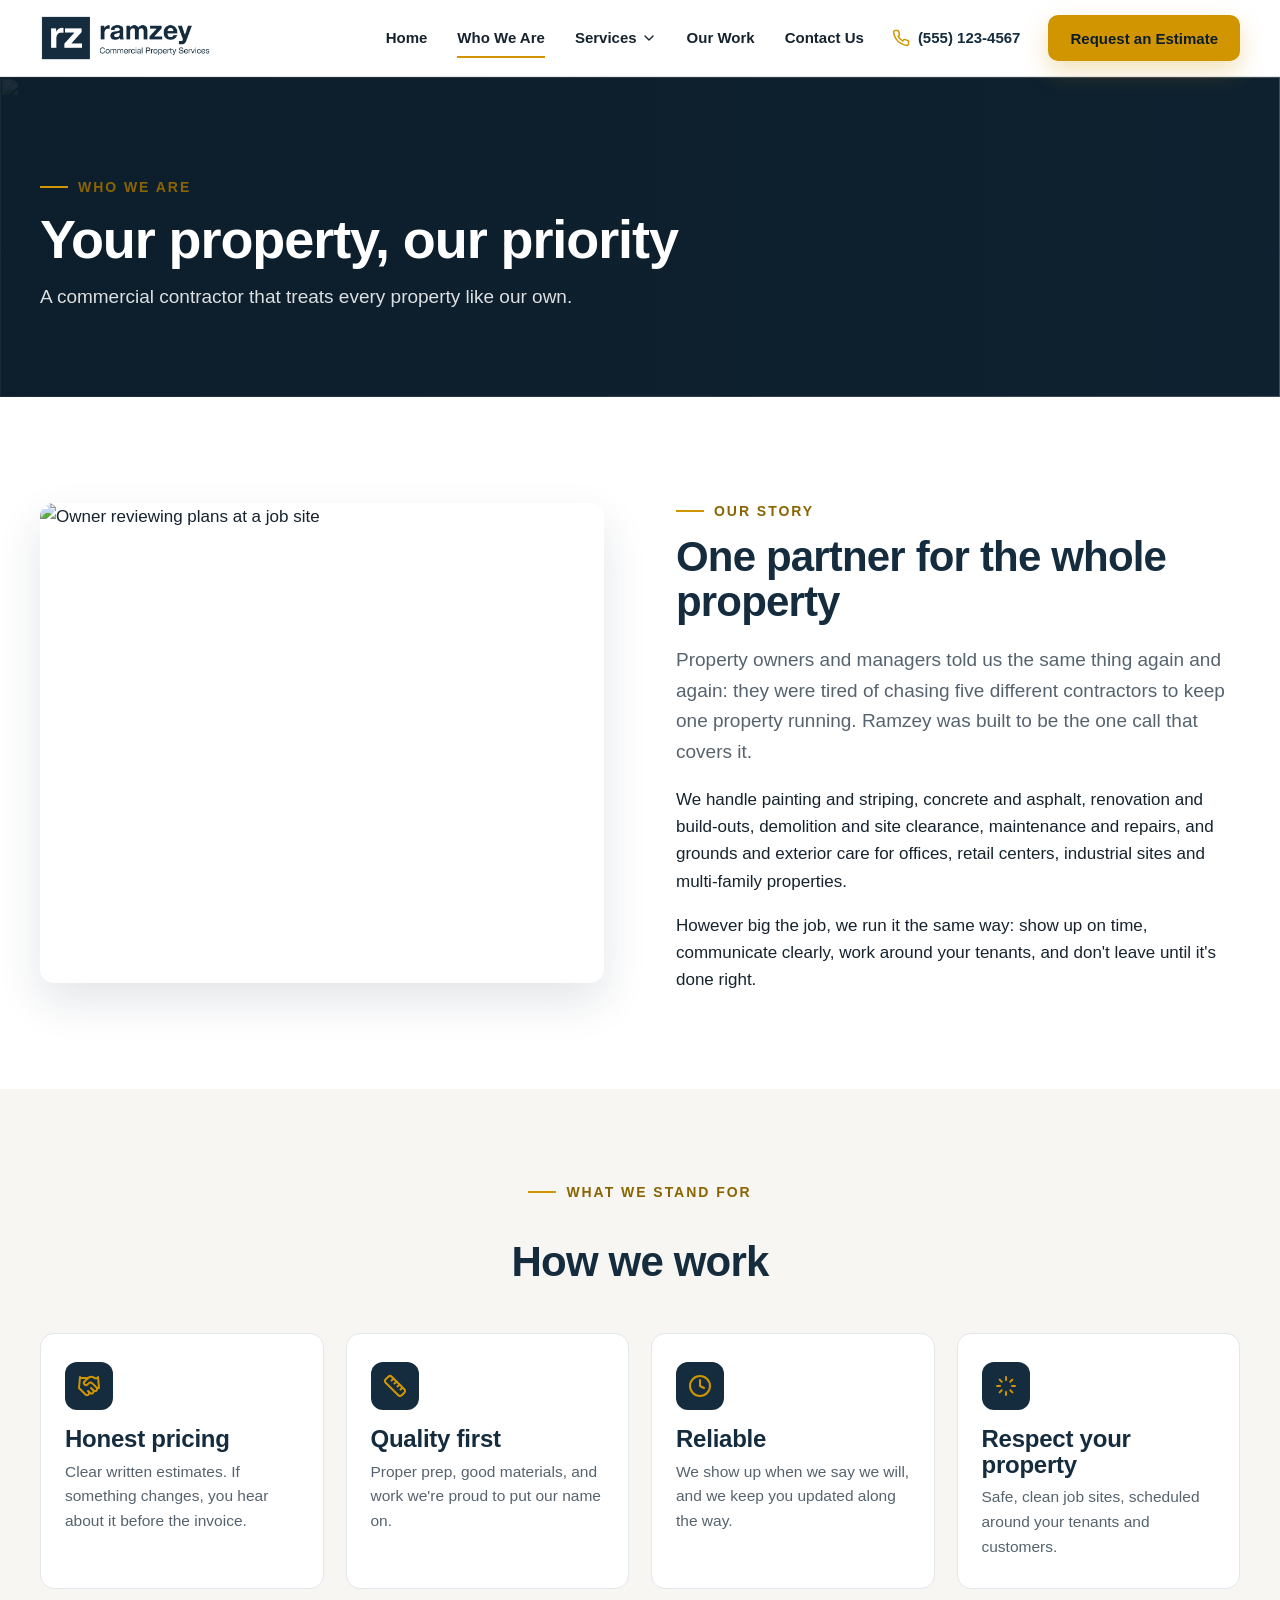
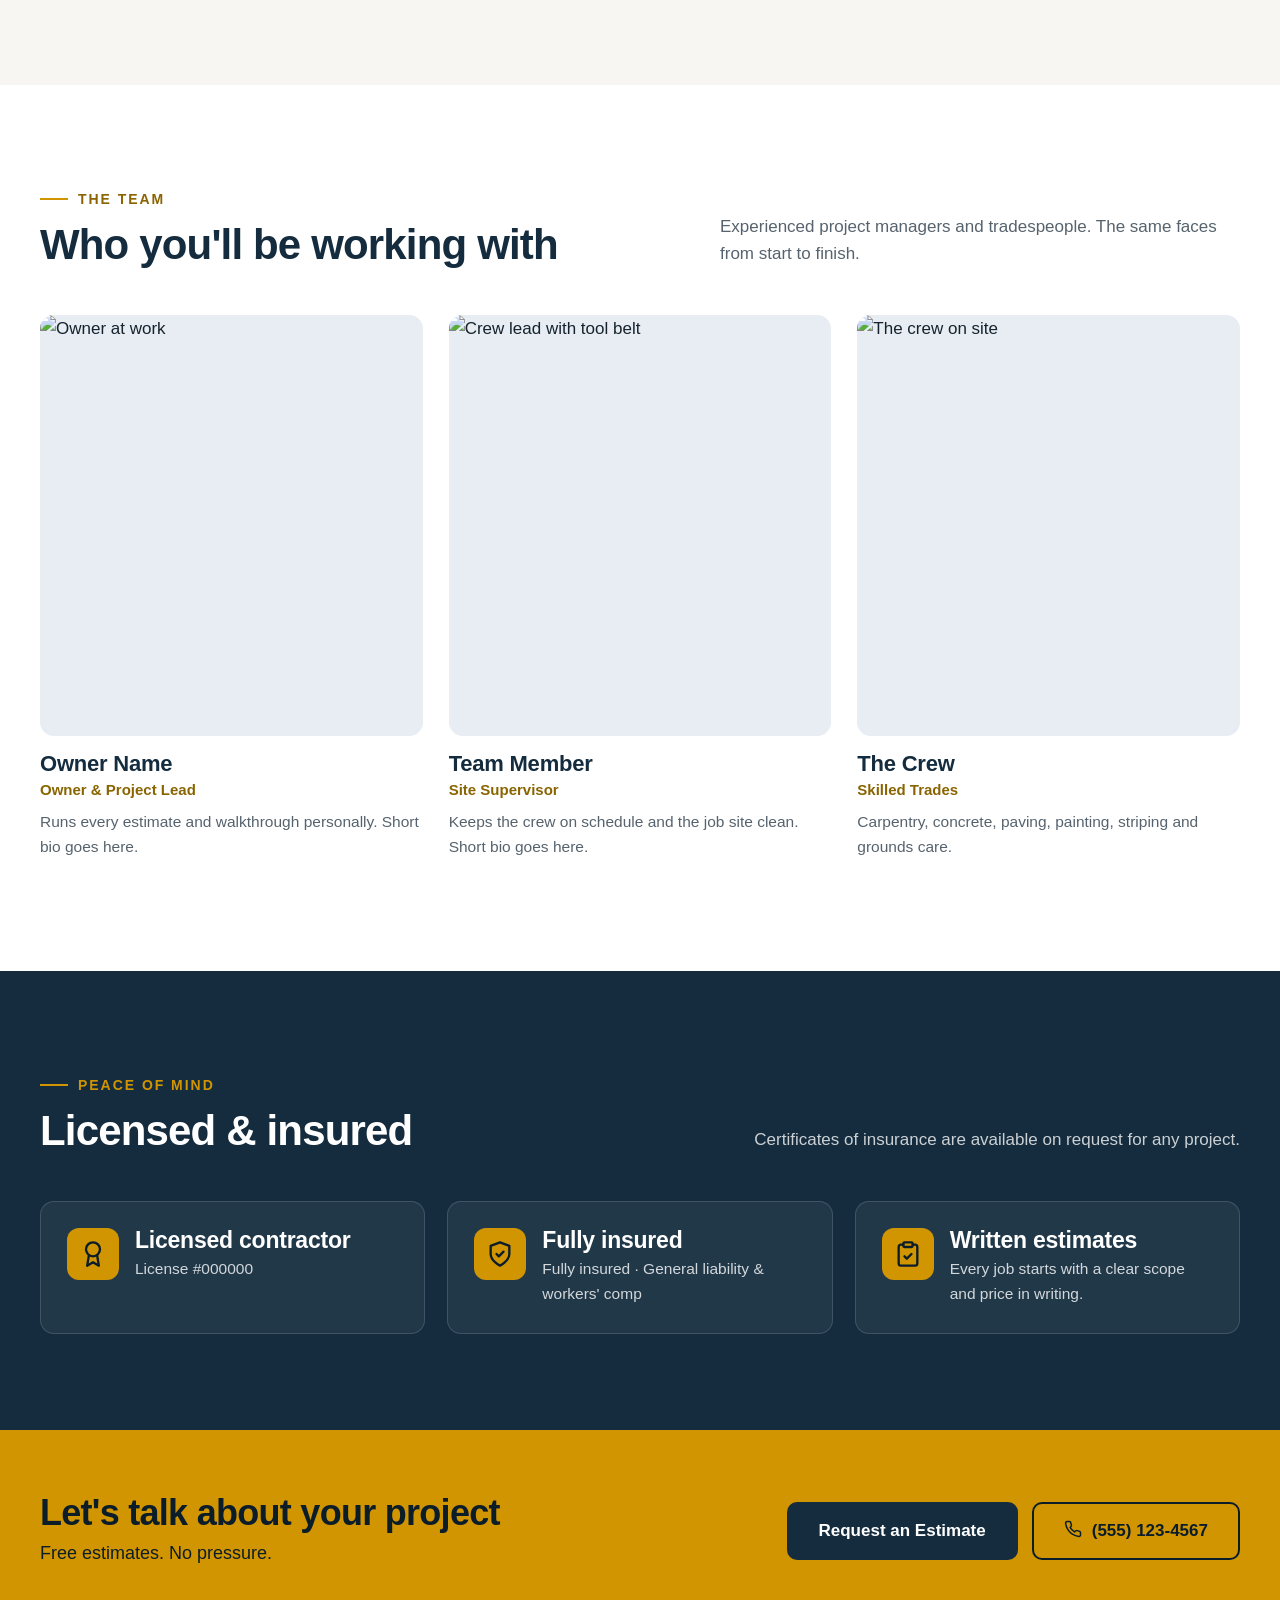
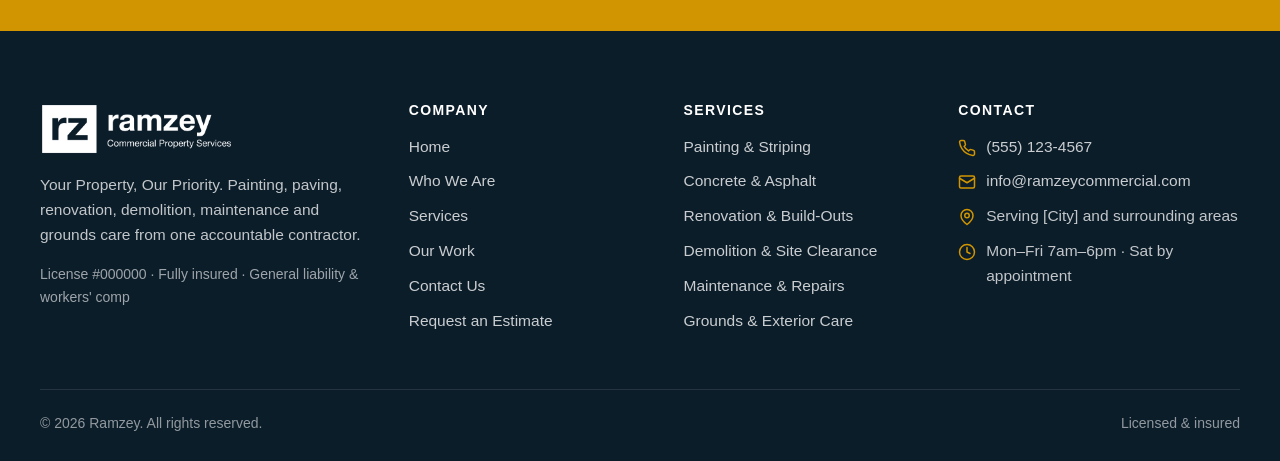
==== commit 9c7228d8: "changing fonts" ====
--- a/about.html
+++ b/about.html
@@ -8,9 +8,6 @@
   <meta name="theme-color" content="#142c3e">
   <link rel="icon" href="images/logo/icon.png">
   <link rel="apple-touch-icon" href="images/logo/icon.png">
-  <link rel="preconnect" href="https://fonts.googleapis.com">
-  <link rel="preconnect" href="https://fonts.gstatic.com" crossorigin>
-  <link href="https://fonts.googleapis.com/css2?family=Barlow+Condensed:wght@600;700&family=Inter:wght@400;500;600;700&display=swap" rel="stylesheet">
   <link rel="stylesheet" href="assets/css/styles.css">
 </head>
 <body data-page="about">
--- a/assets/css/styles.css
+++ b/assets/css/styles.css
@@ -21,8 +21,11 @@
   --shadow-sm: 0 6px 18px rgba(20, 44, 62, .08);
   --container: 1200px;
   --header-h: 76px;
-  --font-body: "Inter", system-ui, -apple-system, "Segoe UI", Roboto, Arial, sans-serif;
-  --font-head: "Barlow Condensed", "Inter", system-ui, sans-serif;
+  /* Brand font: Helvetica Neue. Not self-hosted (no web license), so it comes from the
+     visitor's device: built into every Mac/iPhone/iPad; Windows/Android fall back to the
+     near-identical Helvetica/Arial. With a licensed .woff2, add an @font-face here. */
+  --font-body: "Helvetica Neue", Helvetica, Arial, sans-serif;
+  --font-head: "Helvetica Neue", Helvetica, Arial, sans-serif;
 }
 
 /* ==========================================================================
@@ -49,15 +52,15 @@
 h1, h2, h3, h4 {
   font-family: var(--font-head);
   font-weight: 700;
-  line-height: 1.05;
-  letter-spacing: .005em;
+  line-height: 1.08;
+  letter-spacing: -.02em;
   color: var(--navy);
   margin: 0 0 .5em;
 }
 
-h1 { font-size: clamp(42px, 6.4vw, 76px); text-transform: uppercase; }
-h2 { font-size: clamp(32px, 4.2vw, 50px); text-transform: uppercase; }
-h3 { font-size: clamp(22px, 2.2vw, 27px); }
+h1 { font-size: clamp(38px, 5.4vw, 64px); }
+h2 { font-size: clamp(28px, 3.4vw, 42px); }
+h3 { font-size: clamp(19px, 1.8vw, 22px); letter-spacing: -.01em; }
 
 p { margin: 0 0 1em; }
 
@@ -226,7 +229,7 @@
   background: linear-gradient(90deg, rgba(12,29,42,.93), rgba(12,29,42,.7));
 }
 .page-hero .hero-media { z-index: -2; }
-.page-hero h1 { color: var(--white); font-size: clamp(40px, 5.4vw, 64px); margin-bottom: 14px; }
+.page-hero h1 { color: var(--white); font-size: clamp(34px, 4.6vw, 54px); margin-bottom: 14px; }
 .page-hero p { font-size: 19px; color: rgba(255,255,255,.86); max-width: 640px; margin: 0; }
 .crumbs { font-size: 14px; color: rgba(255,255,255,.7); margin-bottom: 14px; }
 .crumbs a { color: rgba(255,255,255,.85); text-decoration: none; }
@@ -266,7 +269,7 @@
   background: var(--gold); color: var(--navy-900); border-radius: var(--radius-sm);
   padding: 18px 22px; box-shadow: var(--shadow); max-width: 230px;
 }
-.media-badge strong { display: block; font: 700 34px/1 var(--font-head); }
+.media-badge strong { display: block; font: 700 30px/1 var(--font-head); }
 .media-badge span { font-size: 14px; font-weight: 600; line-height: 1.35; display: block; margin-top: 4px; }
 
 .checklist { list-style: none; padding: 0; margin: 28px 0 32px; display: grid; gap: 14px; }
@@ -325,7 +328,7 @@
   background: rgba(12,29,42,.7); border: 1px solid rgba(255,255,255,.18); backdrop-filter: blur(4px);
 }
 .impact-icon svg { width: 26px; height: 26px; }
-.impact-tile h3 { color: var(--white); margin: 0; font-size: 25px; line-height: 1.05; }
+.impact-tile h3 { color: var(--white); margin: 0; font-size: 22px; line-height: 1.15; }
 .impact-link { display: inline-flex; align-items: center; gap: 6px; color: var(--gold); font-weight: 600; font-size: 14.5px; }
 .impact-link svg { width: 16px; height: 16px; transition: transform .2s; }
 .impact-tile:hover .impact-link svg { transform: translateX(4px); }
@@ -336,13 +339,13 @@
 .impact-tile.is-cta { grid-column: 1 / -1; min-height: 220px; justify-content: center; padding: 32px 36px; }
 .impact-tile.is-cta img { filter: grayscale(1); }
 .impact-tile.is-cta::before { background: linear-gradient(90deg, rgba(12,29,42,.95) 0%, rgba(12,29,42,.75) 60%, rgba(12,29,42,.45) 100%); }
-.impact-tile.is-cta h3 { font-size: clamp(28px, 2.6vw, 36px); max-width: 520px; }
+.impact-tile.is-cta h3 { font-size: clamp(24px, 2.4vw, 32px); max-width: 520px; }
 .impact-tile.is-cta .impact-link { opacity: 1; transform: none; }
 @media (max-width: 900px)  { .impact-grid { grid-template-columns: repeat(2, 1fr); } .impact-tile { min-height: 240px; } }
 @media (max-width: 520px)  {
   .impact-grid { grid-template-columns: 1fr; gap: 12px; }
   .impact-tile { min-height: 190px; padding: 20px; }
-  .impact-tile h3 { font-size: 23px; }
+  .impact-tile h3 { font-size: 20px; }
   .impact-tile.is-cta { padding: 28px 20px; }
 }
 
@@ -374,14 +377,14 @@
 /* Process steps */
 .steps { display: grid; grid-template-columns: repeat(3, 1fr); gap: 26px; counter-reset: step; }
 .step { position: relative; padding: 32px 28px; border-radius: var(--radius); background: rgba(255,255,255,.06); border: 1px solid rgba(255,255,255,.14); }
-.step-num { font: 700 54px/1 var(--font-head); color: var(--gold); margin-bottom: 14px; }
+.step-num { font: 700 46px/1 var(--font-head); letter-spacing: -.03em; color: var(--gold); margin-bottom: 14px; }
 .step h3 { margin-bottom: 8px; }
 .step p { color: rgba(255,255,255,.78); margin: 0; font-size: 16px; }
 
 /* CTA band */
 .cta-band { background: var(--gold); color: var(--navy-900); padding: 64px 0; }
 .cta-inner { display: flex; align-items: center; justify-content: space-between; gap: 32px; flex-wrap: wrap; }
-.cta-band h2 { color: var(--navy-900); margin: 0 0 6px; font-size: clamp(30px, 3.6vw, 44px); }
+.cta-band h2 { color: var(--navy-900); margin: 0 0 6px; font-size: clamp(26px, 3vw, 36px); }
 .cta-band p { margin: 0; font-size: 18px; font-weight: 500; }
 .cta-actions { display: flex; gap: 14px; flex-wrap: wrap; }
 .cta-band .btn-outline { border-color: var(--navy-900); color: var(--navy-900); }
@@ -446,7 +449,7 @@
 .video-frame iframe, .video-frame video { position: absolute; inset: 0; width: 100%; height: 100%; border: 0; }
 
 .project-content { margin-top: 40px; }
-.project-content h2 { font-size: clamp(28px, 3vw, 36px); }
+.project-content h2 { font-size: clamp(24px, 2.6vw, 30px); }
 .project-content ul { padding-left: 1.2em; }
 .project-content li { margin-bottom: 6px; }
 
@@ -464,7 +467,7 @@
 .project-nav { display: flex; justify-content: space-between; gap: 20px; border-top: 1px solid var(--line); margin-top: 64px; padding-top: 28px; }
 .project-nav a { text-decoration: none; max-width: 48%; }
 .project-nav small { display: block; color: var(--muted); font-size: 13px; text-transform: uppercase; letter-spacing: .08em; font-weight: 700; }
-.project-nav strong { font-family: var(--font-head); font-size: 22px; color: var(--navy); }
+.project-nav strong { font-family: var(--font-head); font-size: 19px; color: var(--navy); }
 .project-nav .next { text-align: right; margin-left: auto; }
 
 /* Lightbox */
@@ -516,7 +519,7 @@
    ========================================================================== */
 .estimate-layout { display: grid; grid-template-columns: 1fr 380px; gap: 48px; align-items: start; }
 .form-card { background: var(--white); border: 1px solid var(--line); border-radius: var(--radius); padding: 40px; box-shadow: var(--shadow-sm); }
-.form-card h2 { font-size: clamp(30px, 3vw, 38px); margin-bottom: 6px; }
+.form-card h2 { font-size: clamp(26px, 2.6vw, 32px); margin-bottom: 6px; }
 .form-card > p { color: var(--muted); margin-bottom: 30px; }
 
 .form-grid { display: grid; grid-template-columns: 1fr 1fr; gap: 20px; }
@@ -588,7 +591,7 @@
 .contact-line strong[data-site="email"] { font-size: 16px; }
 a.contact-line:hover strong { color: var(--gold); }
 .next-steps { margin-top: 22px; padding-top: 22px; border-top: 1px solid rgba(255,255,255,.12); }
-.next-steps h4 { color: var(--white); font-size: 20px; text-transform: uppercase; margin-bottom: 12px; }
+.next-steps h4 { color: var(--white); font-size: 17px; margin-bottom: 12px; }
 .next-steps ol { margin: 0; padding-left: 20px; color: rgba(255,255,255,.82); font-size: 15.5px; }
 .next-steps li { margin-bottom: 8px; }
 
@@ -600,7 +603,7 @@
 .site-footer .brand { color: var(--white); margin-bottom: 18px; }
 .site-footer .brand-tag { color: rgba(255,255,255,.6); }
 .site-footer .brand-mark { background: rgba(255,255,255,.08); }
-.site-footer h4 { color: var(--white); font-size: 19px; text-transform: uppercase; letter-spacing: .06em; margin-bottom: 16px; }
+.site-footer h4 { color: var(--white); font-size: 14px; text-transform: uppercase; letter-spacing: .1em; margin-bottom: 16px; }
 .site-footer ul { list-style: none; padding: 0; margin: 0; display: grid; gap: 10px; }
 .site-footer a { color: rgba(255,255,255,.78); text-decoration: none; }
 .site-footer a:hover { color: var(--gold); }
@@ -651,7 +654,7 @@
   .mobile-menu li a {
     display: flex; justify-content: space-between; align-items: center;
     padding: 18px 4px; border-bottom: 1px solid var(--line);
-    font: 700 26px/1 var(--font-head); text-transform: uppercase; color: var(--navy); text-decoration: none;
+    font: 700 22px/1.1 var(--font-head); letter-spacing: -.01em; color: var(--navy); text-decoration: none;
   }
   .mobile-menu li a[aria-current="page"] { color: var(--gold-text); }
   .mobile-menu .sub-row { display: flex; align-items: stretch; border-bottom: 1px solid var(--line); }
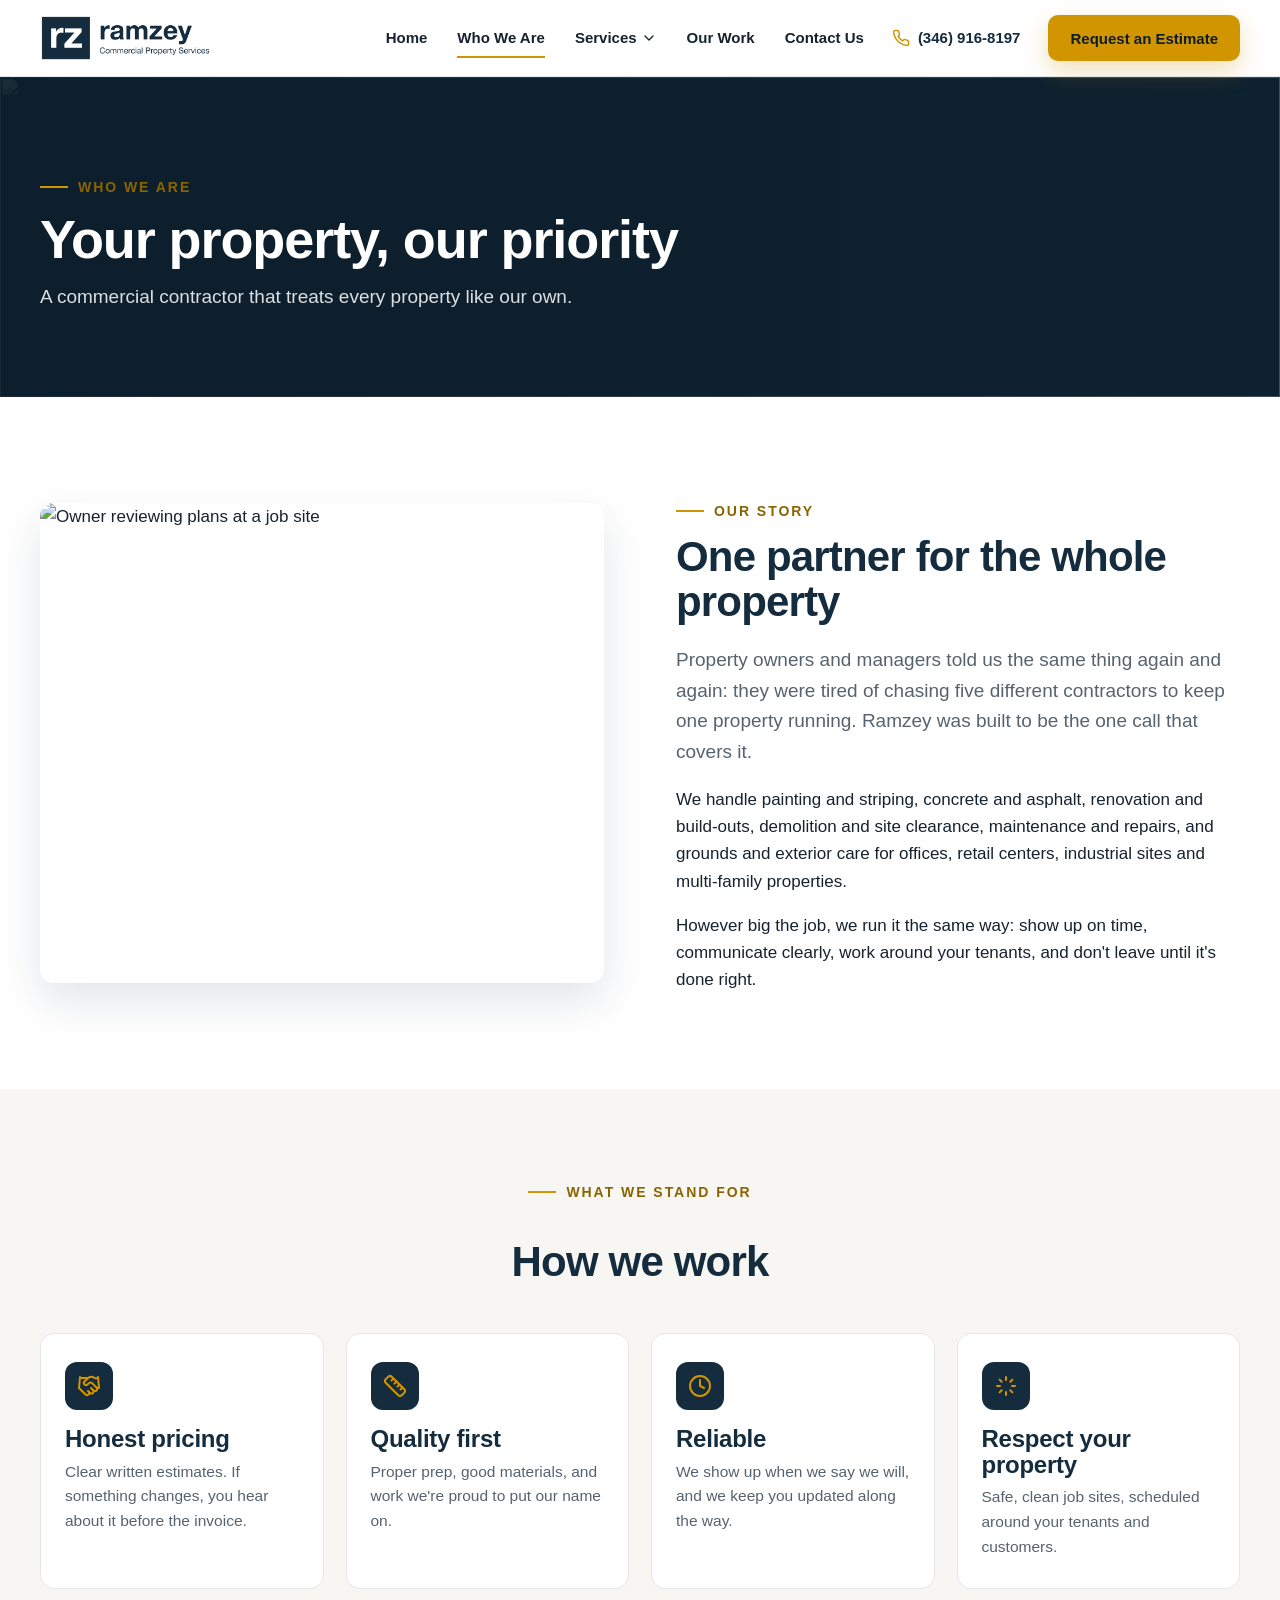
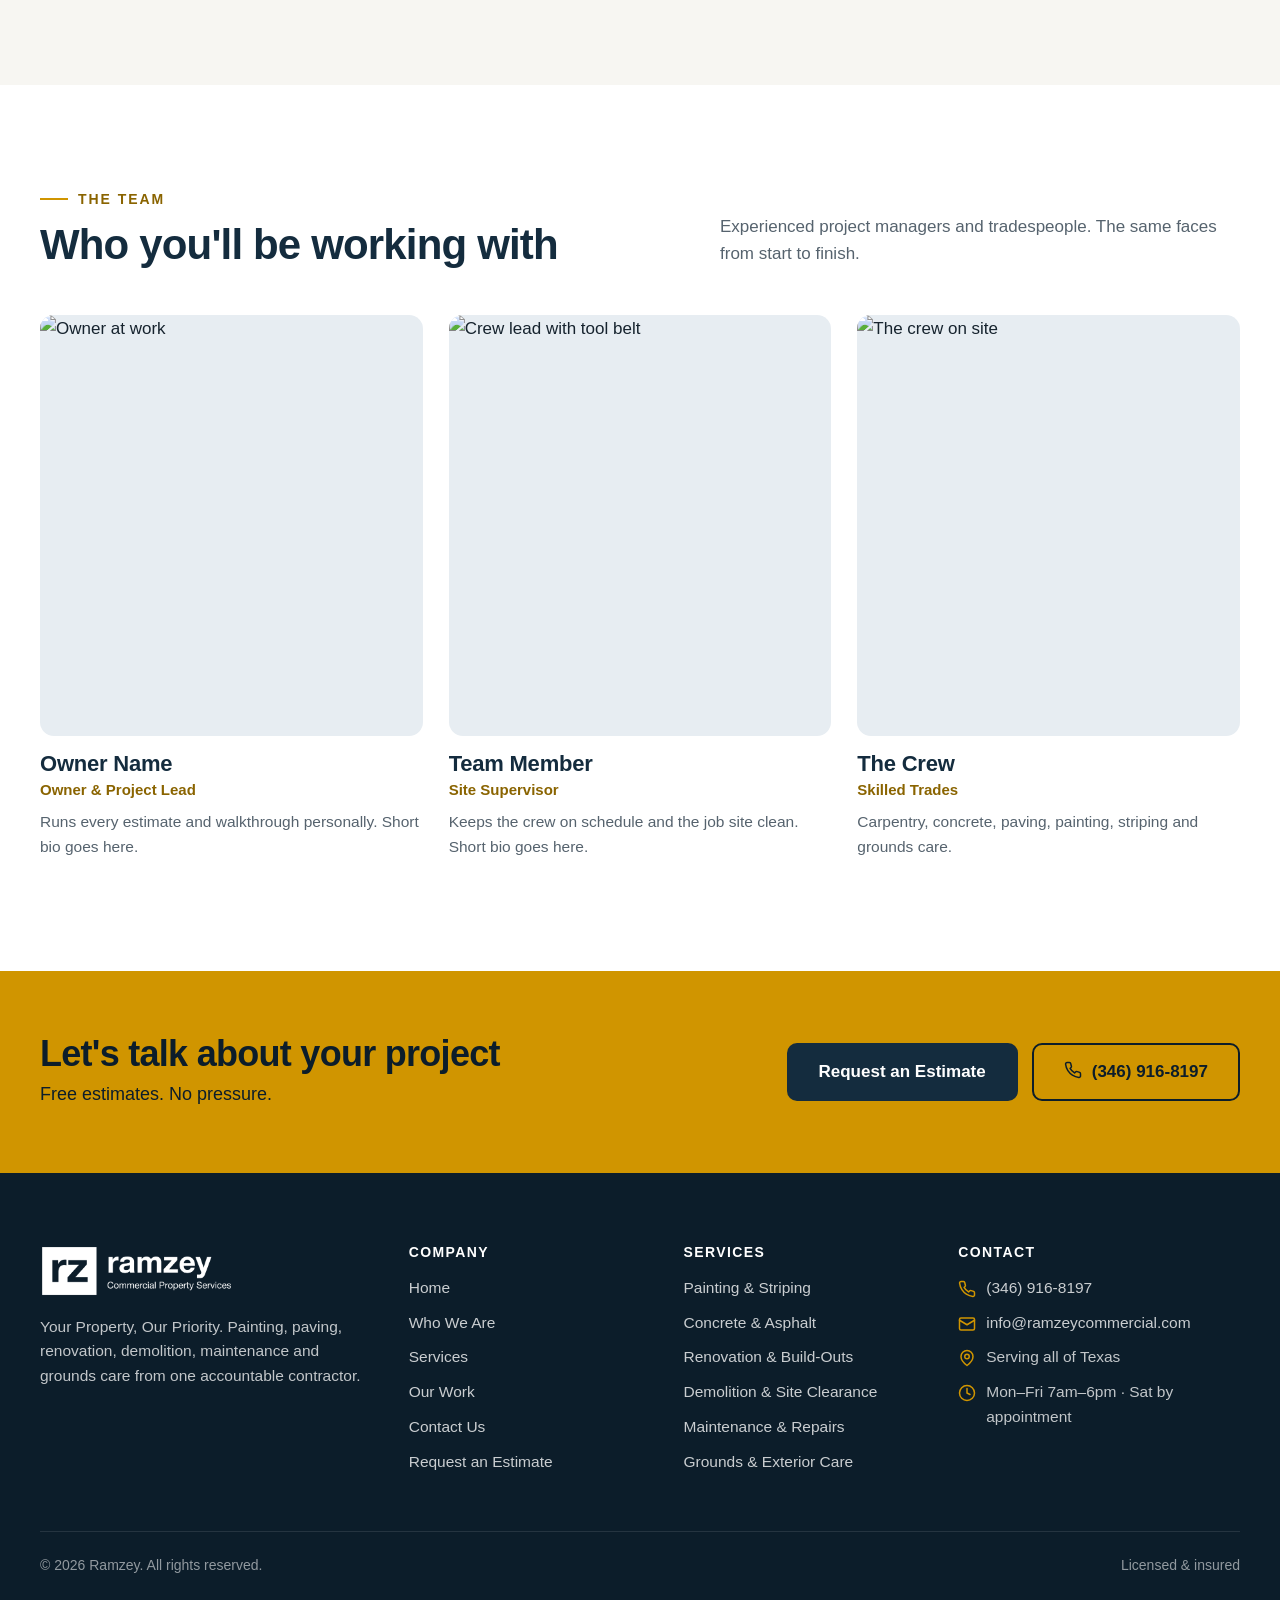
==== commit b941ba53: "Update about.html" ====
--- a/about.html
+++ b/about.html
@@ -109,7 +109,7 @@
     </section>
 
     <!-- LICENSING & INSURANCE -->
-    <section class="section bg-navy">
+    <!--<!section class="section bg-navy">
       <div class="container">
         <div class="section-head">
           <div>
@@ -142,7 +142,7 @@
           </div>
         </div>
       </div>
-    </section>
+    </section>-->
 
     <section class="cta-band">
       <div class="container cta-inner">
--- a/assets/css/styles.css
+++ b/assets/css/styles.css
@@ -544,24 +544,6 @@
 .field.invalid input, .field.invalid select, .field.invalid textarea { border-color: #b4231b; }
 .field-error { color: #b4231b; font-size: 14px; display: none; }
 .field.invalid .field-error { display: block; }
-
-.dropzone {
-  position: relative; border: 2px dashed #c3cbd3; border-radius: var(--radius); padding: 28px 20px;
-  text-align: center; background: var(--paper); transition: border-color .18s, background .18s; cursor: pointer;
-}
-.dropzone:hover, .dropzone.drag { border-color: var(--gold); background: var(--gold-100); }
-.dropzone input { position: absolute; inset: 0; opacity: 0; cursor: pointer; width: 100%; }
-.dropzone svg { width: 34px; height: 34px; color: var(--navy); margin: 0 auto 10px; }
-.dropzone strong { display: block; color: var(--navy); }
-.dropzone span { font-size: 14px; color: var(--muted); }
-.previews { display: grid; grid-template-columns: repeat(auto-fill, minmax(92px, 1fr)); gap: 10px; margin-top: 12px; }
-.preview { position: relative; aspect-ratio: 1; border-radius: 8px; overflow: hidden; background: var(--navy-100); }
-.preview img { width: 100%; height: 100%; object-fit: cover; }
-.preview button {
-  position: absolute; top: 5px; right: 5px; width: 26px; height: 26px; border-radius: 50%; border: 0;
-  background: rgba(12,29,42,.85); color: var(--white); cursor: pointer; display: grid; place-items: center;
-}
-.preview button svg { width: 14px; height: 14px; }
 
 .hp { position: absolute; left: -9999px; }
 
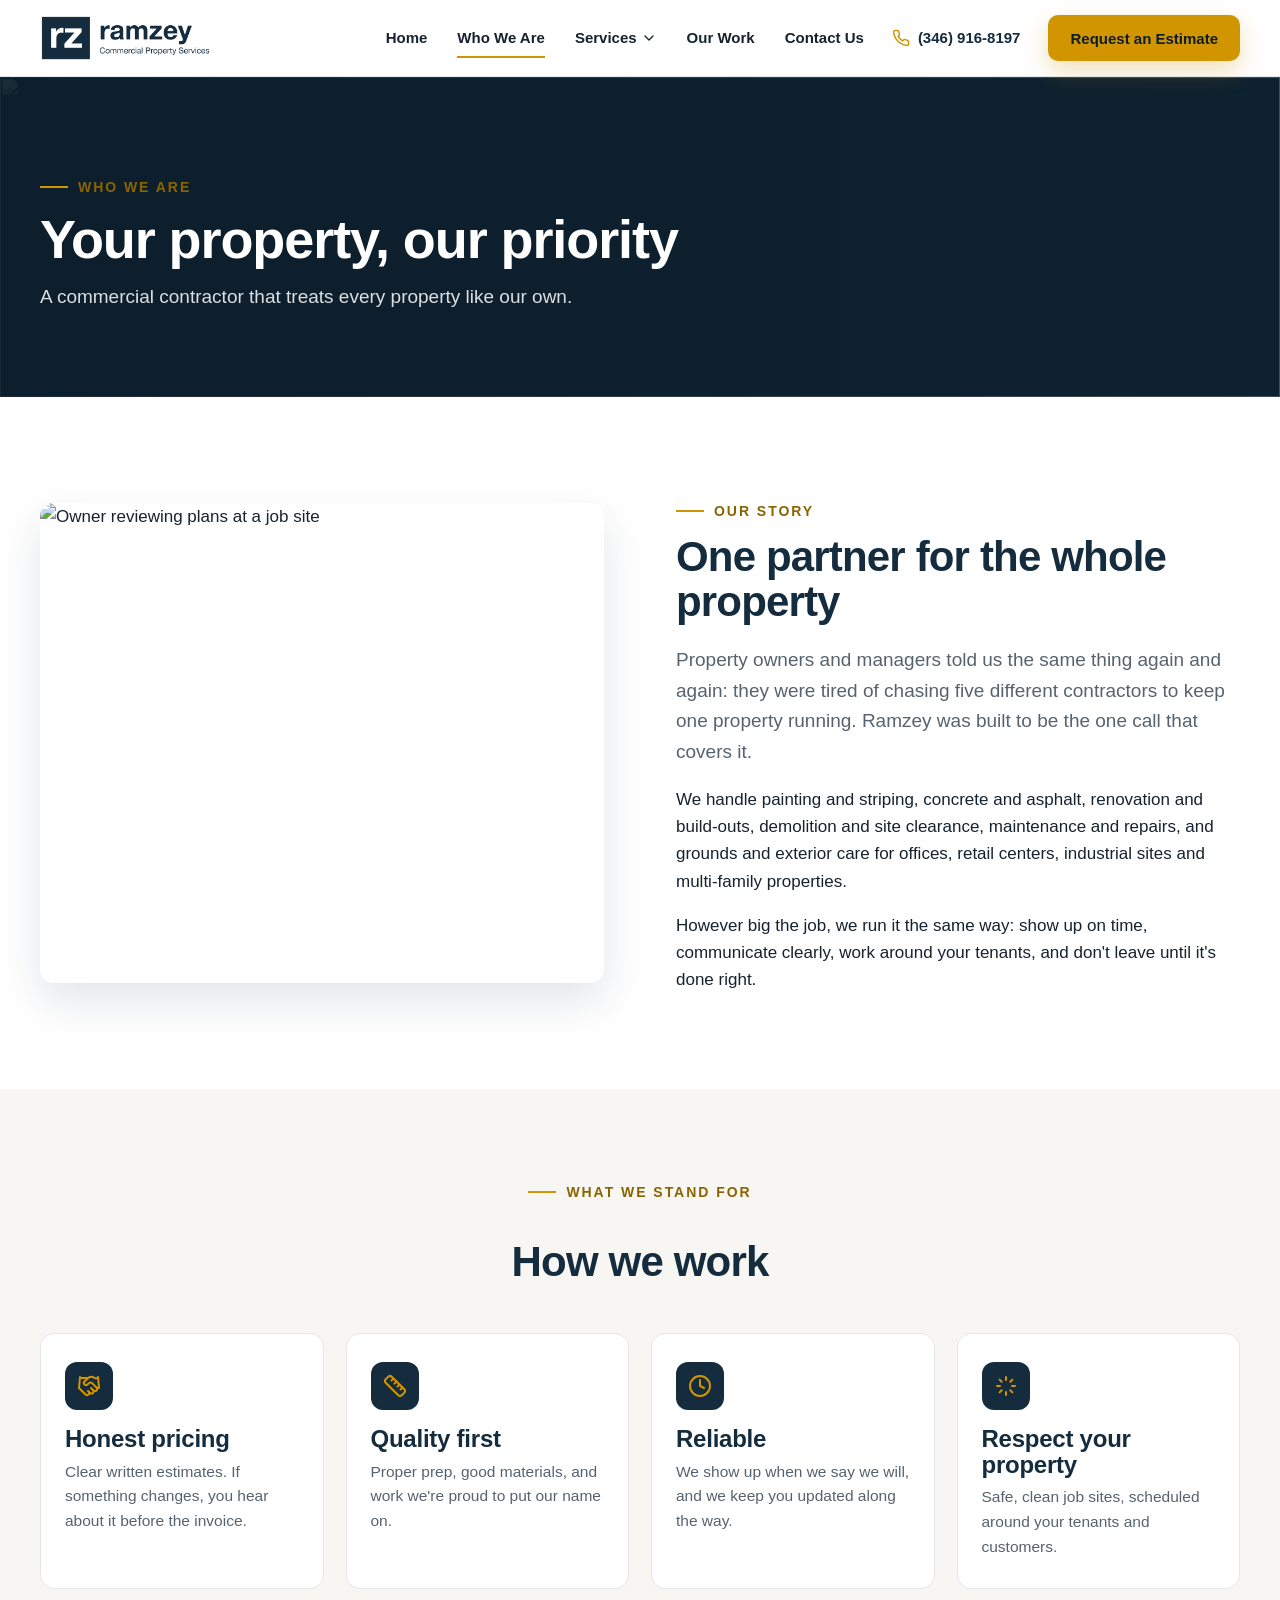
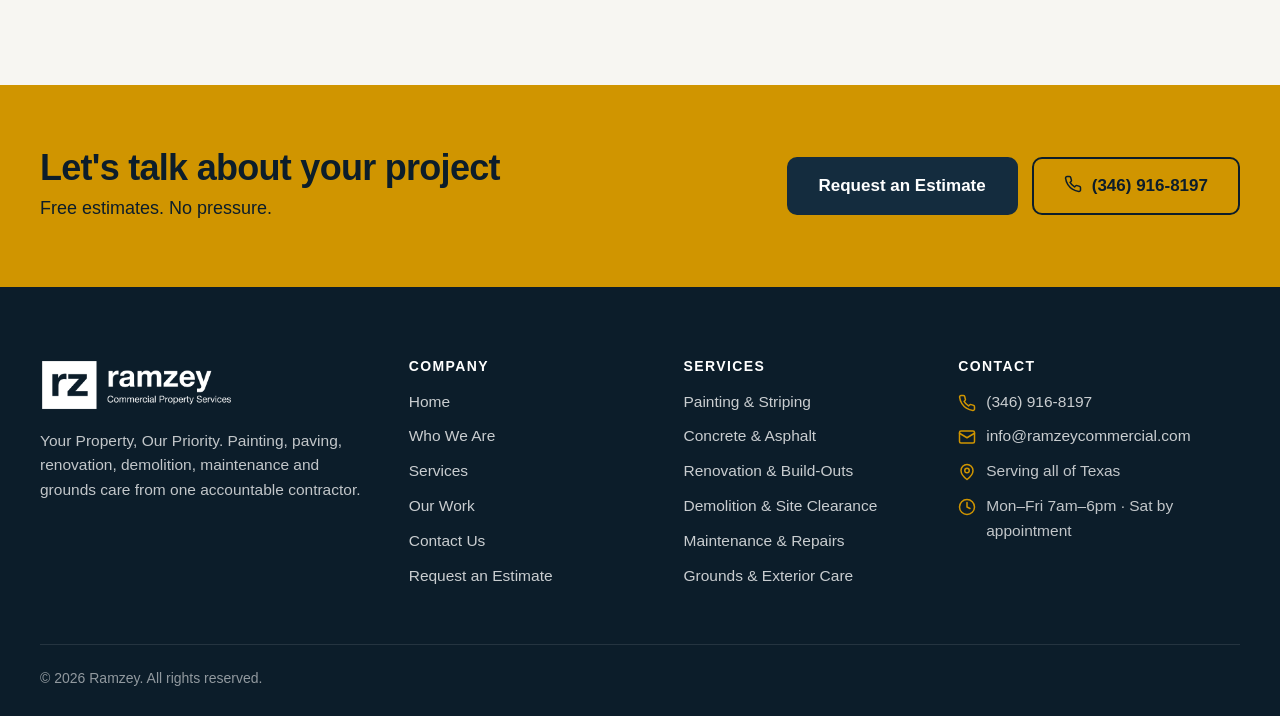
==== commit 13507e19: "Update about.html" ====
--- a/about.html
+++ b/about.html
@@ -75,7 +75,7 @@
     </section>
 
     <!-- TEAM -->
-    <!-- TODO: replace with real team photos, names and roles. Remove cards you don't need. -->
+    <!-- TODO: replace with real team photos, names and roles. Remove cards you don't need.
     <section class="section">
       <div class="container">
         <div class="section-head">
@@ -106,7 +106,7 @@
           </div>
         </div>
       </div>
-    </section>
+    </section>-->
 
     <!-- LICENSING & INSURANCE -->
     <!--<!section class="section bg-navy">
